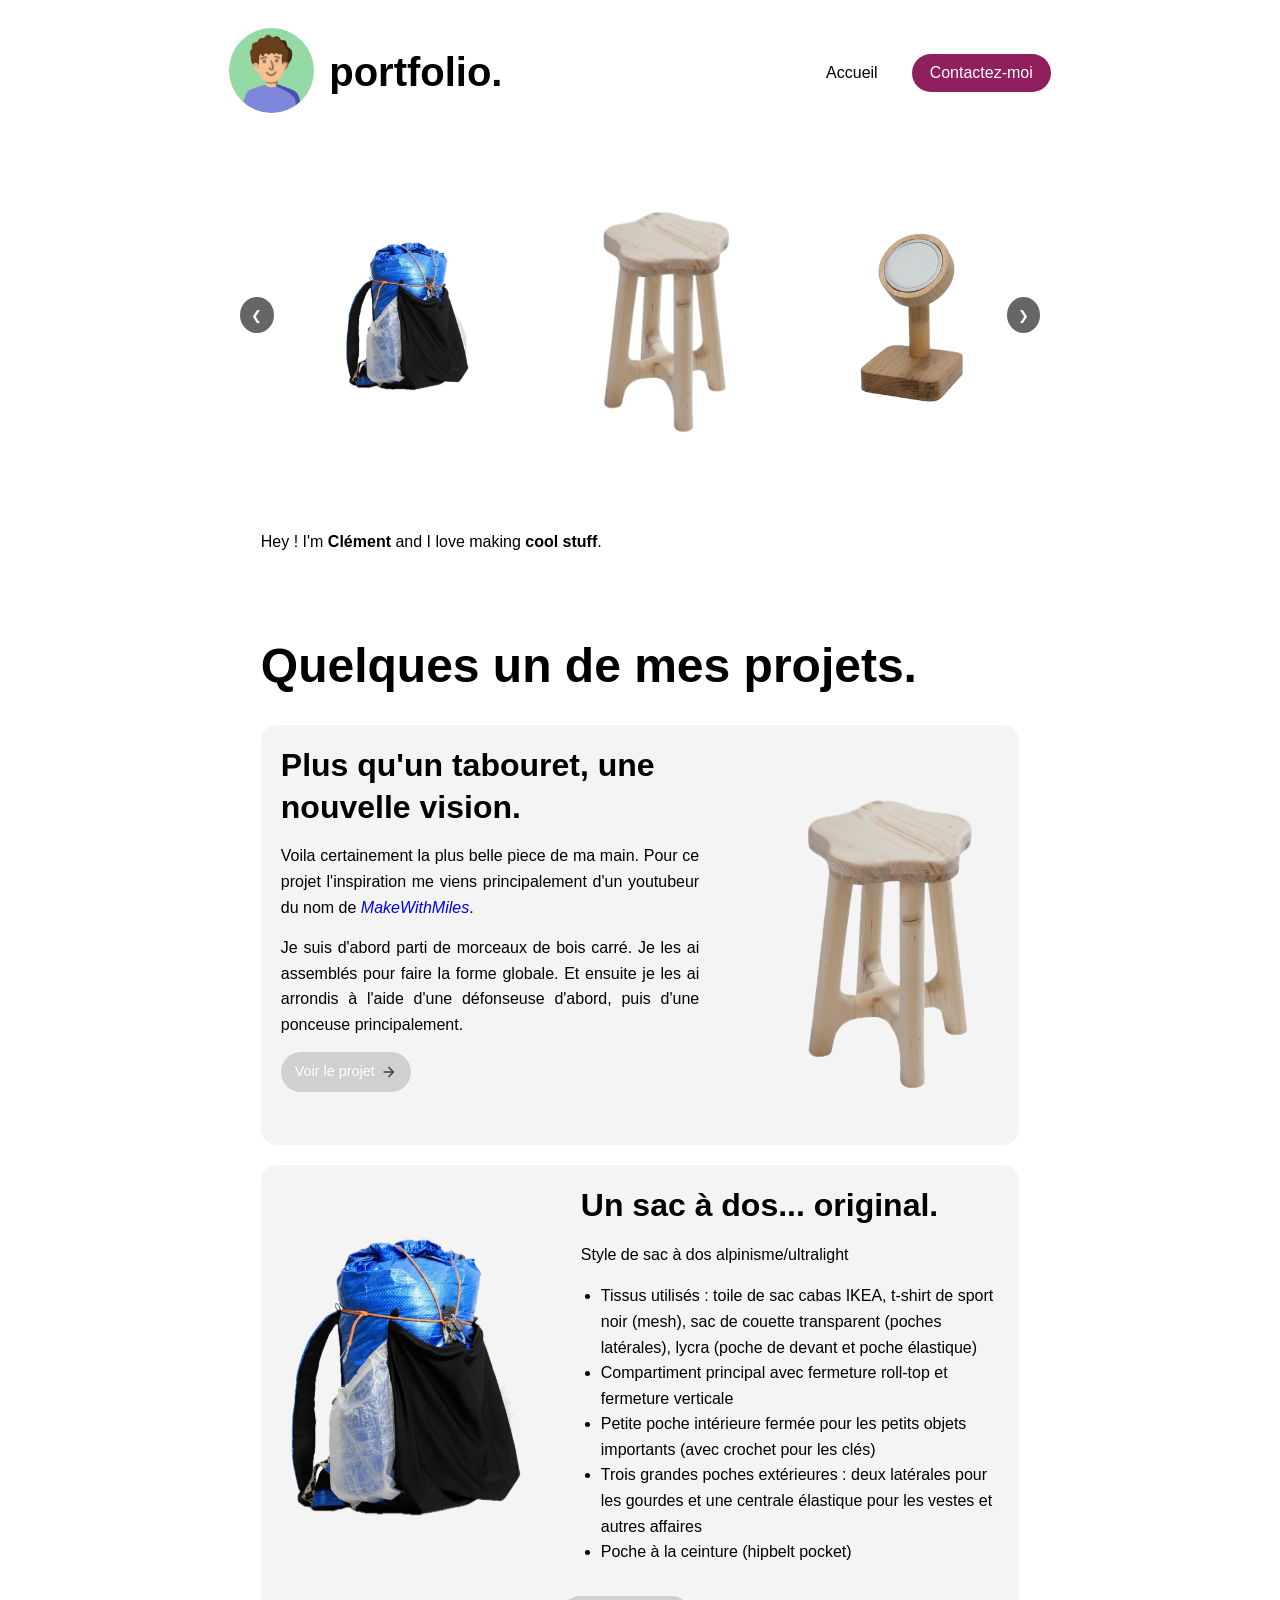
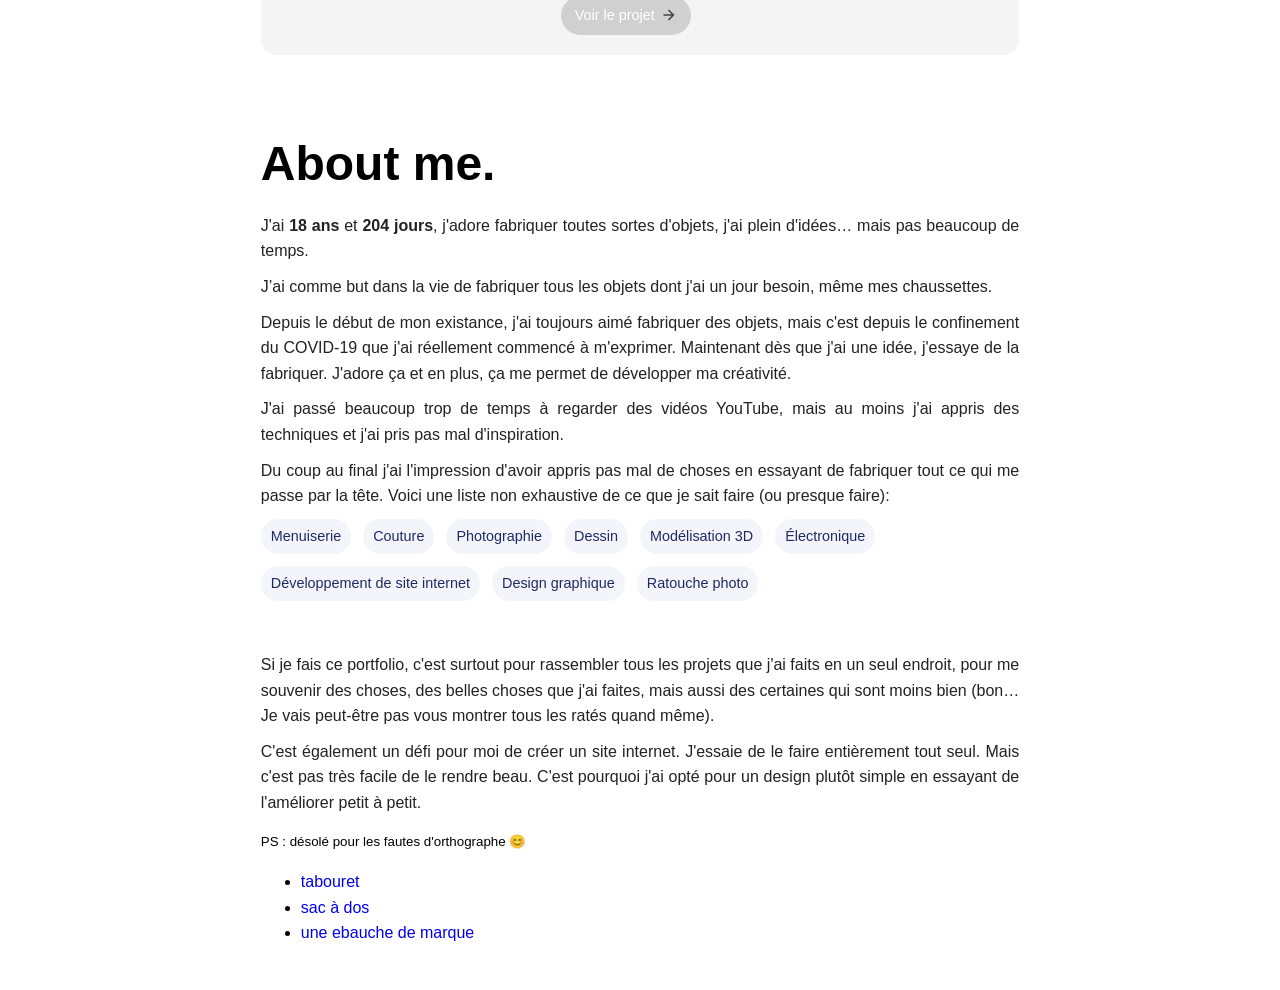
==== index.html @ 2e7ec127 "compresssion photos" ====
<!DOCTYPE html>
<html lang="fr">
    <head>
        <meta charset="UTF-8">
        <meta name="viewport" content="width=device-width, initial-scale=1.0">
        <title>Clément Ferrier</title>
        <link rel="stylesheet" href="2-css/style.css">
        <link rel="icon" href="4-image/avatar/avatar_vert.png" type="image/png">
    </head>

    <body>
    <div class="header">
        <div class="header-left">
            <a href="index.html" class="home-link">
                <img src="4-image/avatar/avatar_vert.png" alt="Ma photo" class="avatar">
            </a>
            <h1>portfolio.</h1>
        </div>
        <div class="header-center"></div>
        <div class="header-right">
            <nav class="nav-links">
                <a href="index.html">Accueil</a>
                <span class="nav-sep" aria-hidden="true"></span>
                <a class="contact-btn" id="contactBtn">Contactez-moi</a>
                <span id="email" style="display:none;">clement.ferrier@hotmail.fr</span>
            </nav>
        </div>
    </div>
        <!-- Carousel: trois images visibles -->
        <div class="carousel" aria-label="Carrousel de photos">
            <button class="carousel-btn prev" aria-label="Précédent">&#10094;</button>
            <div class="carousel-viewport">
                <div class="carousel-track">
                    <div class="carousel-slide"><img src="4-image/photos-caroussel/sbg_sac-dos.webp" alt="photo 1"></div>
                    <div class="carousel-slide"><img src="4-image/photos-caroussel/sbg_tabouret-vrai.webp" alt="photo 2"></div>
                    <div class="carousel-slide"><img src="4-image/photos-caroussel/sbg_socle-magsafe.webp" alt="photo 3"></div>
                    <div class="carousel-slide"><img src="4-image/photos-caroussel/sbg_tabouret-faux.webp" alt="photo 4"></div>
                    <div class="carousel-slide"><img src="4-image/photos-caroussel/sbg_table-basse.png" alt="photo 5"></div>
                    <div class="carousel-slide"><img src="4-image/photos-caroussel/ascii-art.webp" alt="photo 6"></div>
                </div>
            </div>
            <button class="carousel-btn next" aria-label="Suivant">&#10095;</button>
        </div>

        <div class="contenu">
                <p>Hey ! I'm <b>Clément</b> and I love making <b>cool stuff</b>.</p>
                <br>
                
                <h1>Quelques un de mes projets.</h1>

                <div class="main-photo-container">
            <div>
                <h1>Plus qu'un tabouret, une nouvelle vision.</h1>
                <p>Voila certainement la plus belle piece de ma main. Pour ce projet l'inspiration me viens principalement d'un youtubeur du nom de <em><a href="https://www.youtube.com/@MakeWithMiles">MakeWithMiles</a></em>.</p>
                <p>Je suis d'abord parti de morceaux de bois carré. Je les ai assemblés pour faire la forme globale. Et ensuite je les ai arrondis à l'aide d'une défonseuse d'abord, puis d'une ponceuse principalement.</p>
                <a href="1-html/projet-stool.html" class="project-button">Voir le projet <img src="4-image/icone/arrow_forward.svg" alt=""></a>
            </div>
            <img src="4-image/photos-caroussel/sbg_tabouret-vrai.png" alt="Photo du tabouret" class="main-photo">
                </div>
        
                 <div class="main-photo-container main-photo-container-reversed">
            <div>
                <h1>Un sac à dos... original.</h1>
                <p>Style de sac à dos alpinisme/ultralight</p>
                <ul>
                    <li>Tissus utilisés : toile de sac cabas IKEA, t-shirt de sport noir (mesh), sac de couette transparent (poches latérales), lycra (poche de devant et poche élastique)</li>
                    <li>Compartiment principal avec fermeture roll-top et fermeture verticale</li>
                    <li>Petite poche intérieure fermée pour les petits objets importants (avec crochet pour les clés)</li>
                    <li>Trois grandes poches extérieures : deux latérales pour les gourdes et une centrale élastique pour les vestes et autres affaires</li>
                    <li>Poche à la ceinture (hipbelt pocket)</li>
                </ul>
                <a href="1-html/projet-sac-dos.html" class="project-button">Voir le projet <img src="4-image/icone/arrow_forward.svg" alt=""></a>
            </div>
            <img src="4-image/photos-caroussel/sbg_sac-dos.png" alt="Photo du sac à dos" class="main-photo">
                </div>

            <section class="about">
                <br><br>
                    <h1>About me.</h1>
                    <p>J'ai <strong><span id="age-annees"></span> ans</strong> et <strong><span id="age-jours"></span> jours</strong>, j'adore fabriquer toutes sortes d'objets, j'ai plein d'idées… mais pas beaucoup de temps.</p>
                    <p>J’ai comme but dans la vie de fabriquer tous les objets dont j'ai un jour besoin, même mes chaussettes.</p>
                    <p>Depuis le début de mon existance, j'ai toujours aimé fabriquer des objets, mais c'est depuis le confinement du COVID-19 que j'ai réellement commencé à m'exprimer. Maintenant dès que j'ai une idée, j'essaye de la fabriquer. J'adore ça et en plus, ça me permet de développer ma créativité.</p>
                    <p>J'ai passé beaucoup trop de temps à regarder des vidéos YouTube, mais au moins j'ai appris des techniques et j'ai pris pas mal d'inspiration.</p>
                    <p>Du coup au final j'ai l'impression d'avoir appris pas mal de choses en essayant de fabriquer tout ce qui me passe par la tête. Voici une liste non exhaustive de ce que je sait faire (ou presque faire): </p>
                    <div class="skills">
                        <span class="skill-badge">Menuiserie</span>
                        <span class="skill-badge">Couture</span>
                        <span class="skill-badge">Photographie</span>
                        <span class="skill-badge">Dessin</span>
                        <span class="skill-badge">Modélisation 3D</span>
                        <span class="skill-badge">Électronique</span>
                        <span class="skill-badge">Développement de site internet</span>
                        <span class="skill-badge">Design graphique</span>
                        <span class="skill-badge">Ratouche photo</span>
                    </div>
                    <br><br>
                    <p>Si je fais ce portfolio, c'est surtout pour rassembler tous les projets que j'ai faits en un seul endroit, pour me souvenir des choses, des belles choses que j'ai faites, mais aussi des certaines qui sont moins bien (bon… Je vais peut-être pas vous montrer tous les ratés quand même).</p>
                    <p>C'est également un défi pour moi de créer un site internet. J'essaie de le faire entièrement tout seul. Mais c'est pas très facile de le rendre beau. C'est pourquoi j'ai opté pour un design plutôt simple en essayant de l'améliorer petit à petit.</p>
                </section>

                <small>PS : désolé pour les fautes d'orthographe 😊</small>
            
       
       <ul>
        <li><a href="1-html/projet-stool.html">tabouret</a></li>
        <li><a href="1-html/projet-sac-dos.html">sac à dos</a></li>
        <li><a href="1-html/stood.html">une ebauche de marque</a></li>
        </ul>
            </div>
        
      


    <script src="3-js/carousel.js"></script>
    <script src="3-js/age.js"></script>
    <script src="3-js/contact.js"></script>
        
    </body>
</html>
---- 2-css/style.css ----
@font-face {
    font-family: "artdeco";
    src: url(5-font/Monoton-Regular.ttf);
}



.header {
  display: flex;
  align-items: center;
  justify-content: space-between;
  gap: 20px;
  width: 65%;
  min-width: 500px;
  margin: 0 auto;
  padding: 20px;
  font-family: "helvetica", sans-serif;
}

.header-left {
  display: flex;
  align-items: center;
  gap: 15px;
  font-family: "helvetica", bold;
}

.header-left h1 {
  margin: 0;
  font-size: 40px;
  white-space: nowrap;
  font-family: "helvetica", bold;
}

.header-center {
  display: none;
}

.header-right {
  display: flex;
  align-items: center;
}

.nav-links {
  display: flex;
  gap: 8px;
  align-items: center;
}

.nav-links a {
  text-decoration: none;
  color: #000000;
  font-weight: 500;
  transition: color 0.3s;
  padding: 10px 18px;
  border-radius: 20px;
}

.nav-links a:not(.contact-btn):hover {
  color: #666666;
  background-color: #f0f0f0;
}

.contact-btn {

  cursor: pointer;
  background-color: rgb(144, 31, 93);
  color: white !important;
  padding: 8px 15px;
  border-radius: 20px;
  text-decoration: none;
  font-weight: 500;
}

.contact-btn:hover {
  background-color: rgba(144, 31, 93, 0.635);
  color: white;
}

.contact-btn {
  position: relative;
}

.contenu {
    width: 60%;
    min-width: 600px;
    margin: 0 auto;
    padding: 20px;
    line-height: 1.6;
    color: #000000;
    justify-content: center;
    font-family: "arial", sans-serif;
}

.contenu h1 {
    font-size: 3em;
    margin-bottom: 20px;
    font-family: "arial", sans-serif;
}

/* About / profile styling (no frame) */
.about {
  padding: 0;
  margin-bottom: 12px;
}
.about h1, .about h2 {
  margin: 0 0 10px 0;
}
.about p {
  text-align: justify;
  margin: 0 0 10px 0;
  color: #222222;
}
.about .skills {
  display: flex;
  gap: 12px;
  flex-wrap: wrap;
  margin-top: 10px;
}
.skill-badge {
  background: #f3f5fb;
  color: #1f2a63;
  padding: 6px 10px;
  border-radius: 999px;
  font-size: 0.9rem;
}

/* Project button styled like skill badge */
.project-button {
  display: inline-flex;
  align-items: center;
  gap: 6px;
  background: #d0d0d0;
  color: white;
  padding: 8px 14px;
  border-radius: 999px;
  font-size: 0.9rem;
  text-decoration: none;
  transition: background-color 0.3s, color 0.3s;
  margin-top: 15px;
  width: fit-content;
}

.project-button:hover {
  background: #b8b8b8;
  color: white;
}

.project-button img {
  width: 16px;
  height: 16px;
}
.avatar {
  width: 85px;         
  height: 85px;         
  border-radius: 50%;    
  object-fit: cover; 
  zoom: 1;    
  transition: transform 0.5s;
}
.avatar:hover {
  transform: scale(1.05);
}

.gallery {
  display: flex;
  flex-wrap: wrap;
  gap: 5px;
}
.gallery img {
  width: auto;
  height: 200px;
  object-fit: contain;
  border-radius: 10px;
  transition: transform 0.5s;
}
.gallery img:hover {
  transform: scale(1.05);
}
a {
    text-decoration: none;
}
a:visited {
    color: rgb(27, 27, 61);
}


.main-photo-container {
  display: flex;
  background-color: #f4f4f4;
  border-radius: 16px;
  overflow: hidden;
  gap: 0;
  margin-bottom: 20px;
  position: relative;
  z-index: 1;
    transition: transform 0.3s;
}

.main-photo-container > div:first-child {
  flex: 1;
  padding: 20px;
  display: flex;
  flex-direction: column;
}

.main-photo-container h1 {
  margin: 0 20px 0 0;
  font-size: 2em;
  line-height: 1.3;
}

.main-photo-container p {
  margin: 15px 20px 0 0;
  text-align: justify;
  font-size: 1em;
}

.main-photo {
  width: 280px;
  height: 100%;
  min-height: 400px;
  object-fit: cover;
  border-radius: 0;
}

/* Reversed layout: photo left, text right */
.main-photo-container-reversed {
  flex-direction: row-reverse;
}

.main-photo-container-reversed > div:first-child {
  padding: 20px;
}

.main-photo-container-reversed h1 {
  margin: 0 0 0 20px;
}

.main-photo-container-reversed p {
  margin: 15px 0 0 20px;
}

/* Remove scale on hover; use gradient shadow on the wrapper */
.main-photo-container:hover {
  transform: scale(1.02);
}



.lightbox {
  display: none;           /* cachée par défaut */
  position: fixed;
  top: 0; left: 0;
  width: 100%; height: 100%;
  background: rgba(0,0,0,0.8);
  justify-content: center;
  align-items: center;
  z-index: 1000;
}

.lightbox-img {
  max-width: 90%;
  max-height: 90%;

}

.lightbox .close {
  position: absolute;
  top: 20px;
  right: 30px;
  font-size: 40px;
  color: white;
  cursor: pointer;
}

.lightbox .nav span {
  position: absolute;
  top: 50%;
  font-size: 50px;
  color: white;
  cursor: pointer;
  user-select: none;
}

.lightbox .prev { left: 30px; }
.lightbox .next { right: 30px; }

/* Carousel styles */
.carousel {
  max-width: 800px;
  margin: 12px auto;
  position: relative;
  display: flex;
  align-items: center;
}
.carousel-viewport {
  overflow: hidden;
  width: 100%;
}
.carousel-track {
  display: flex;
  gap: 8px;
  transition: transform 0.35s ease;
}
.carousel-slide {
  flex: 0 0 calc((100% - 16px) / 3);
  height: 320px;
  display: flex;
  align-items: center;
  justify-content: center;
  overflow: hidden;
  padding: 6px;
}
.carousel-slide img {
  max-width: 100%;
  max-height: 100%;
  width: auto;
  height: auto;
  object-fit: contain;
  border-radius: 8px;
  display: block;
  margin: 0 auto;
  transition: transform 0.35s ease, opacity 0.35s ease;
  transform-origin: center;
}
.carousel-btn {
  background: rgba(0,0,0,0.6);
  color: white;
  border: none;
  width: 36px;
  height: 36px;
  border-radius: 50%;
  display: flex;
  align-items: center;
  justify-content: center;
  cursor: pointer;
}
.carousel-btn.prev { margin-right: 8px; }
.carousel-btn.next { margin-left: 8px; }
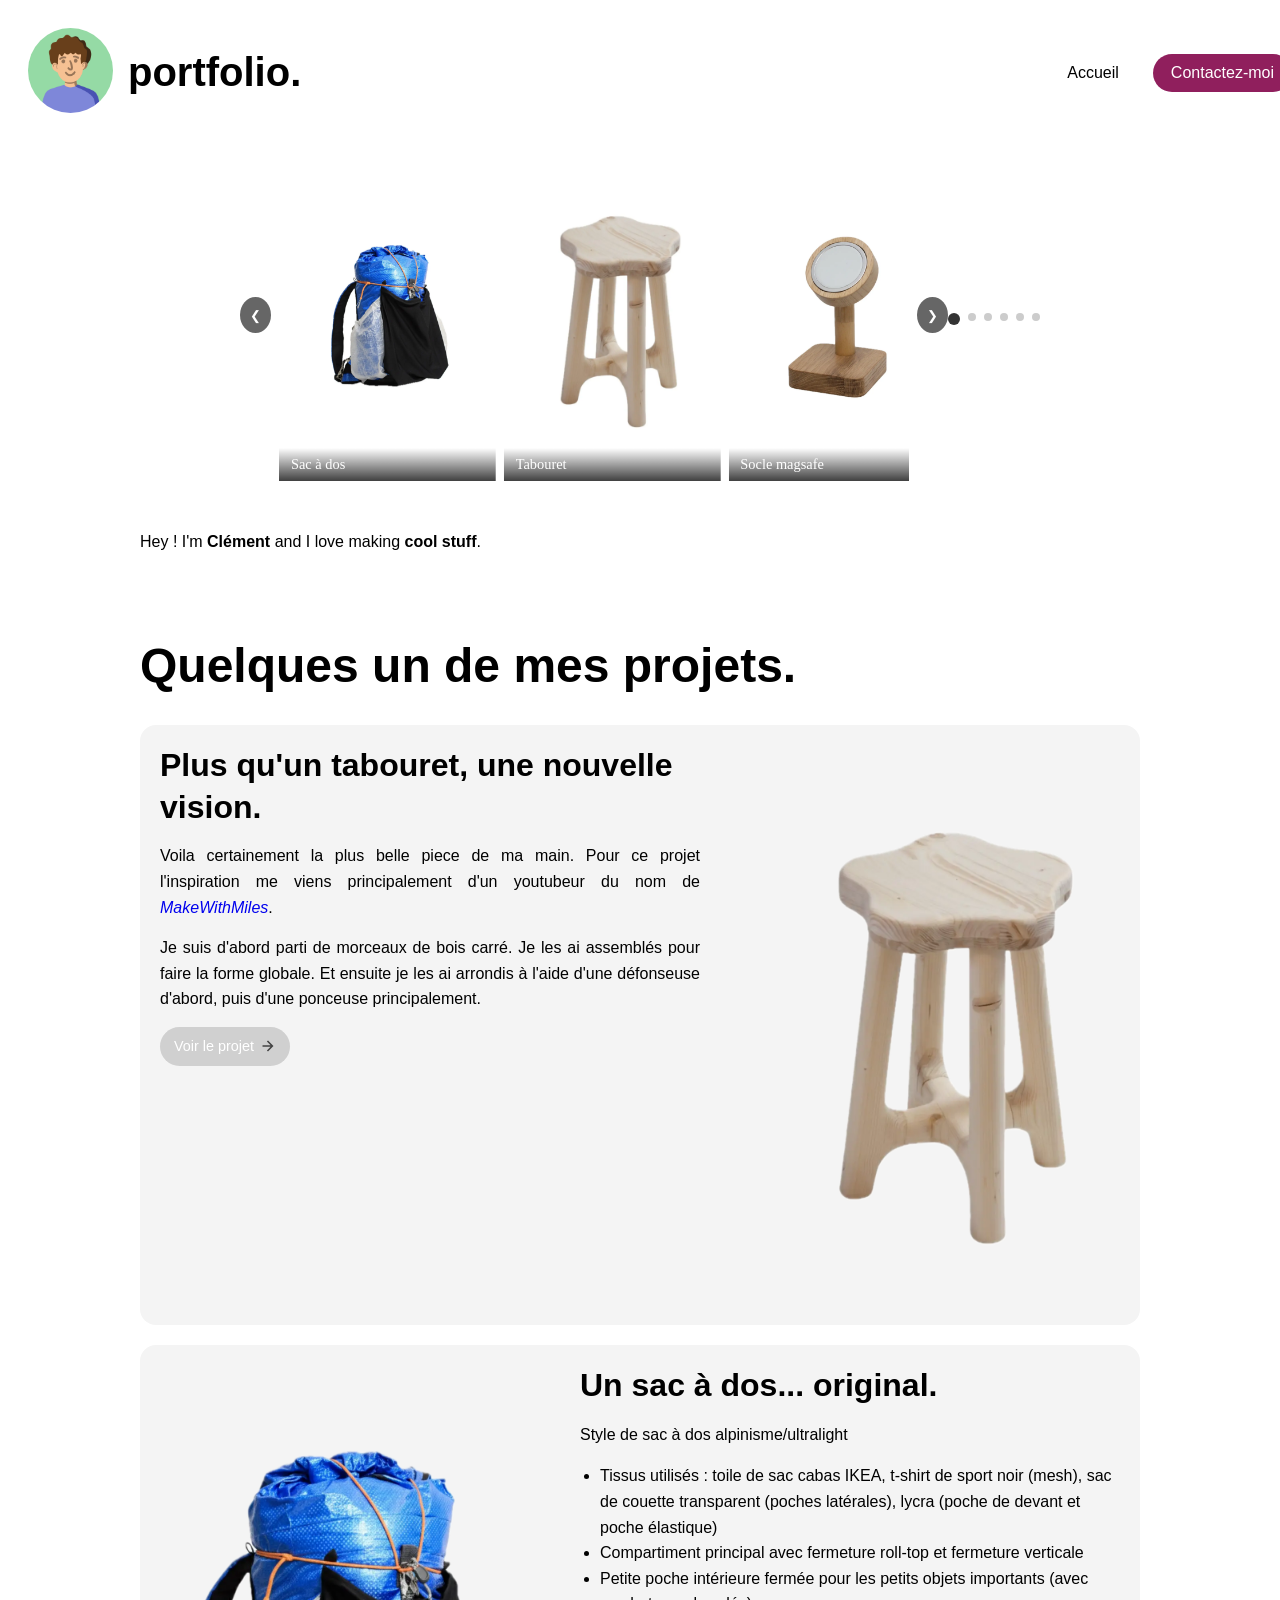
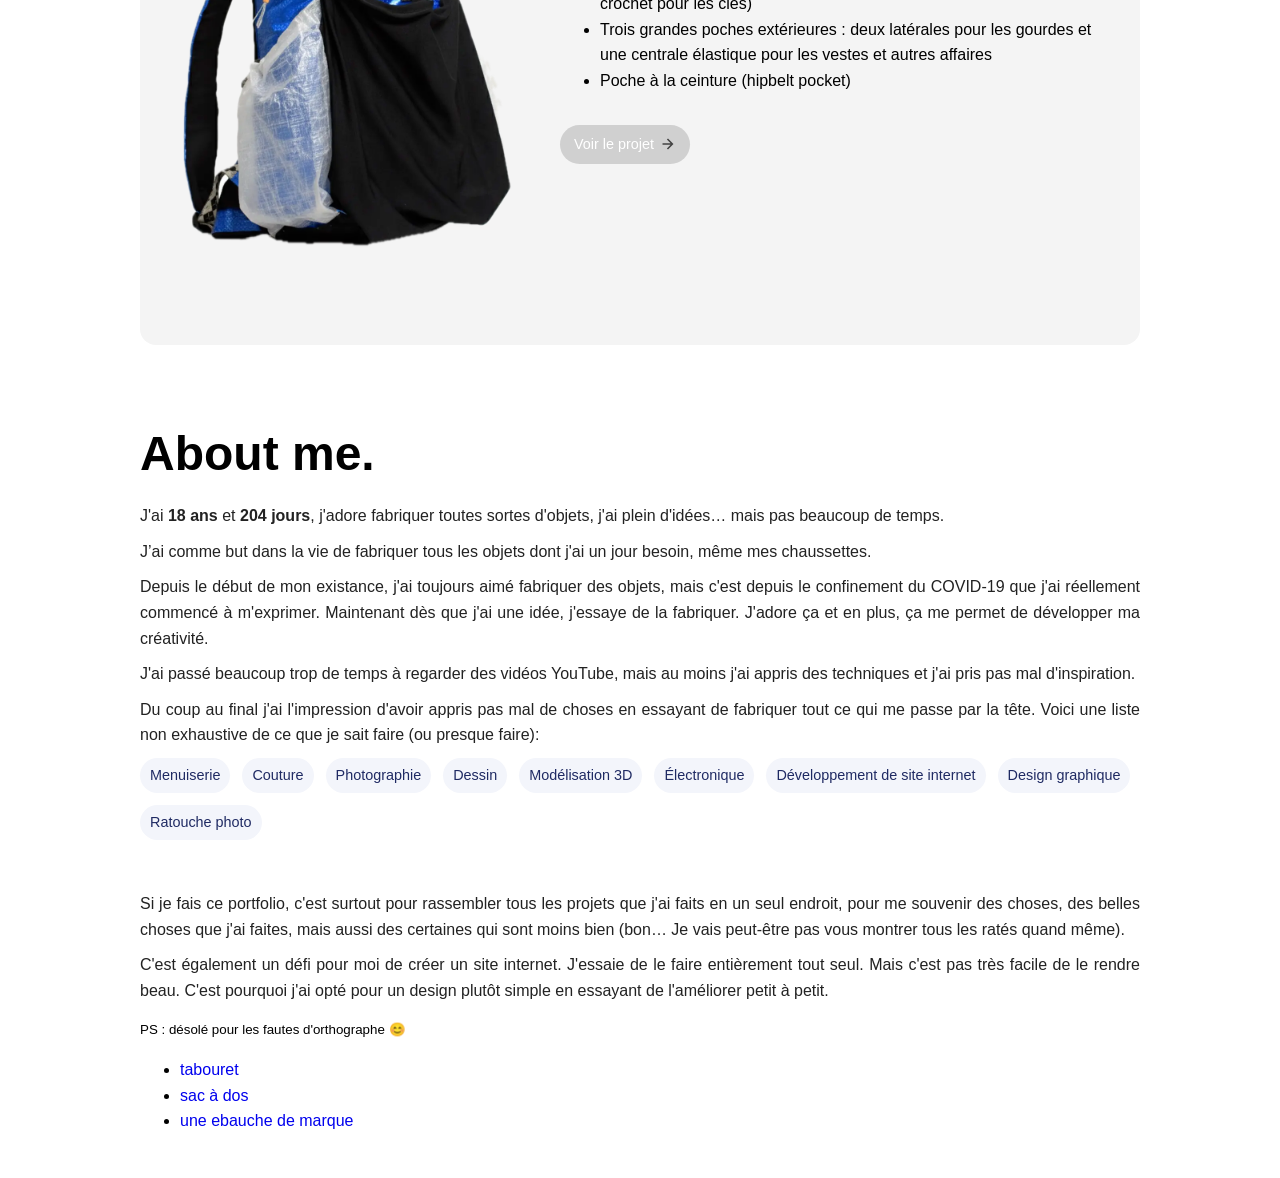
==== commit c2f848fa: "feat(carousel): overhaul homepage photo carousel with captions, dots navigation, and optional autopl" ====
--- a/index.html
+++ b/index.html
@@ -31,12 +31,12 @@
             <button class="carousel-btn prev" aria-label="Précédent">&#10094;</button>
             <div class="carousel-viewport">
                 <div class="carousel-track">
-                    <div class="carousel-slide"><img src="4-image/photos-caroussel/sbg_sac-dos.webp" alt="photo 1"></div>
-                    <div class="carousel-slide"><img src="4-image/photos-caroussel/sbg_tabouret-vrai.webp" alt="photo 2"></div>
-                    <div class="carousel-slide"><img src="4-image/photos-caroussel/sbg_socle-magsafe.webp" alt="photo 3"></div>
-                    <div class="carousel-slide"><img src="4-image/photos-caroussel/sbg_tabouret-faux.webp" alt="photo 4"></div>
-                    <div class="carousel-slide"><img src="4-image/photos-caroussel/sbg_table-basse.png" alt="photo 5"></div>
-                    <div class="carousel-slide"><img src="4-image/photos-caroussel/ascii-art.webp" alt="photo 6"></div>
+                    <div class="carousel-slide" data-caption="Sac à dos"><img src="4-image/photos-caroussel/sbg_sac-dos.webp" alt="photo 1"></div>
+                    <div class="carousel-slide" data-caption="Tabouret"><img src="4-image/photos-caroussel/sbg_tabouret-vrai.webp" alt="photo 2"></div>
+                    <div class="carousel-slide" data-caption="Socle magsafe"><img src="4-image/photos-caroussel/sbg_socle-magsafe.webp" alt="photo 3"></div>
+                    <div class="carousel-slide" data-caption="Tabouret (faux) Road"><img src="4-image/photos-caroussel/sbg_tabouret-faux.webp" alt="photo 4"></div>
+                    <div class="carousel-slide" data-caption="Table basse"><img src="4-image/photos-caroussel/sbg_table-basse.png" alt="photo 5"></div>
+                    <div class="carousel-slide" data-caption="ASCII art"><img src="4-image/photos-caroussel/ascii-art.webp" alt="photo 6"></div>
                 </div>
             </div>
             <button class="carousel-btn next" aria-label="Suivant">&#10095;</button>
@@ -116,4 +116,4 @@
     <script src="3-js/contact.js"></script>
         
     </body>
-</html>+</html>
--- a/2-css/style.css
+++ b/2-css/style.css
@@ -10,10 +10,10 @@
   align-items: center;
   justify-content: space-between;
   gap: 20px;
-  width: 65%;
-  min-width: 500px;
-  margin: 0 auto;
-  padding: 20px;
+  width: 100%;
+  padding: 16px;
+  margin: 0;
+  flex-wrap: wrap;
   font-family: "helvetica", sans-serif;
 }
 
@@ -21,14 +21,18 @@
   display: flex;
   align-items: center;
   gap: 15px;
-  font-family: "helvetica", bold;
+  font-family: "helvetica", sans-serif;
 }
 
 .header-left h1 {
   margin: 0;
-  font-size: 40px;
+  font-size: 28px;
   white-space: nowrap;
-  font-family: "helvetica", bold;
+  font-family: "helvetica", sans-serif;
+}
+
+@media (min-width: 700px) {
+  .header-left h1 { font-size: 40px; }
 }
 
 .header-center {
@@ -81,8 +85,8 @@
 }
 
 .contenu {
-    width: 60%;
-    min-width: 600px;
+    width: 100%;
+    max-width: 1000px;
     margin: 0 auto;
     padding: 20px;
     line-height: 1.6;
@@ -176,6 +180,25 @@
 .gallery img:hover {
   transform: scale(1.05);
 }
+
+/* Hidden state management for progressive galleries */
+.hidden { display: none; }
+
+/* Button styling to reveal all photos across projects */
+.see-all {
+  display: inline-flex;
+  align-items: center;
+  justify-content: center;
+  gap: 6px;
+  padding: 8px 14px;
+  background: #d0d0d0;
+  color: #111;
+  border-radius: 999px;
+  border: none;
+  cursor: pointer;
+  font-weight: 500;
+}
+.see-all:hover { background: #b8b8b8; }
 a {
     text-decoration: none;
 }
@@ -193,7 +216,8 @@
   margin-bottom: 20px;
   position: relative;
   z-index: 1;
-    transition: transform 0.3s;
+  transition: transform 0.3s;
+  flex-direction: column; /* mobile-first */
 }
 
 .main-photo-container > div:first-child {
@@ -216,16 +240,17 @@
 }
 
 .main-photo {
-  width: 280px;
-  height: 100%;
-  min-height: 400px;
+  width: 100%;
+  height: auto;
+  min-height: 240px;
   object-fit: cover;
   border-radius: 0;
 }
 
 /* Reversed layout: photo left, text right */
 .main-photo-container-reversed {
-  flex-direction: row-reverse;
+  display: flex;
+  flex-direction: column; /* mobile-first */
 }
 
 .main-photo-container-reversed > div:first-child {
@@ -303,8 +328,8 @@
   transition: transform 0.35s ease;
 }
 .carousel-slide {
-  flex: 0 0 calc((100% - 16px) / 3);
-  height: 320px;
+  flex: 0 0 100%;
+  height: 180px;
   display: flex;
   align-items: center;
   justify-content: center;
@@ -338,3 +363,37 @@
 .carousel-btn.prev { margin-right: 8px; }
 .carousel-btn.next { margin-left: 8px; }
 
+/* Responsive tweaks for the main layout and carousel */
+@media (min-width: 600px) {
+  .carousel-slide {
+    flex: 0 0 calc((100% - 16px) / 2);
+    height: 260px;
+  }
+}
+@media (min-width: 900px) {
+  .header { padding: 20px; }
+  .header-left h1 { font-size: 40px; }
+  .main-photo-container { flex-direction: row; }
+  .main-photo { width: 40%; }
+  .main-photo-container > div:first-child { padding: 20px; }
+  .main-photo-container-reversed { flex-direction: row-reverse; }
+  .main-photo-container-reversed > div:first-child { padding: 20px; }
+  .carousel-slide {
+    flex: 0 0 calc((100% - 16px) / 3);
+    height: 320px;
+  }
+}
+
+/* Enhanced carousel visuals on home page */
+.carousel-slide { position: relative; }
+.carousel-slide img { width: 100%; height: auto; display: block; }
+.carousel-slide[data-caption]::after {
+  content: attr(data-caption);
+  position: absolute; bottom: 0; left: 0; right: 0;
+  padding: 8px 12px;
+  background: linear-gradient(to top, rgba(0,0,0,.75), rgba(0,0,0,0));
+  color: #fff; font-size: 0.9rem;
+}
+.carousel-dots { display: flex; justify-content: center; gap: 8px; margin-top: 8px; }
+.carousel-dots .dot { width: 8px; height: 8px; border-radius: 50%; border: none; background: #ccc; cursor: pointer; padding: 0; }
+.carousel-dots .dot.active { background: #333; width: 12px; height: 12px; }
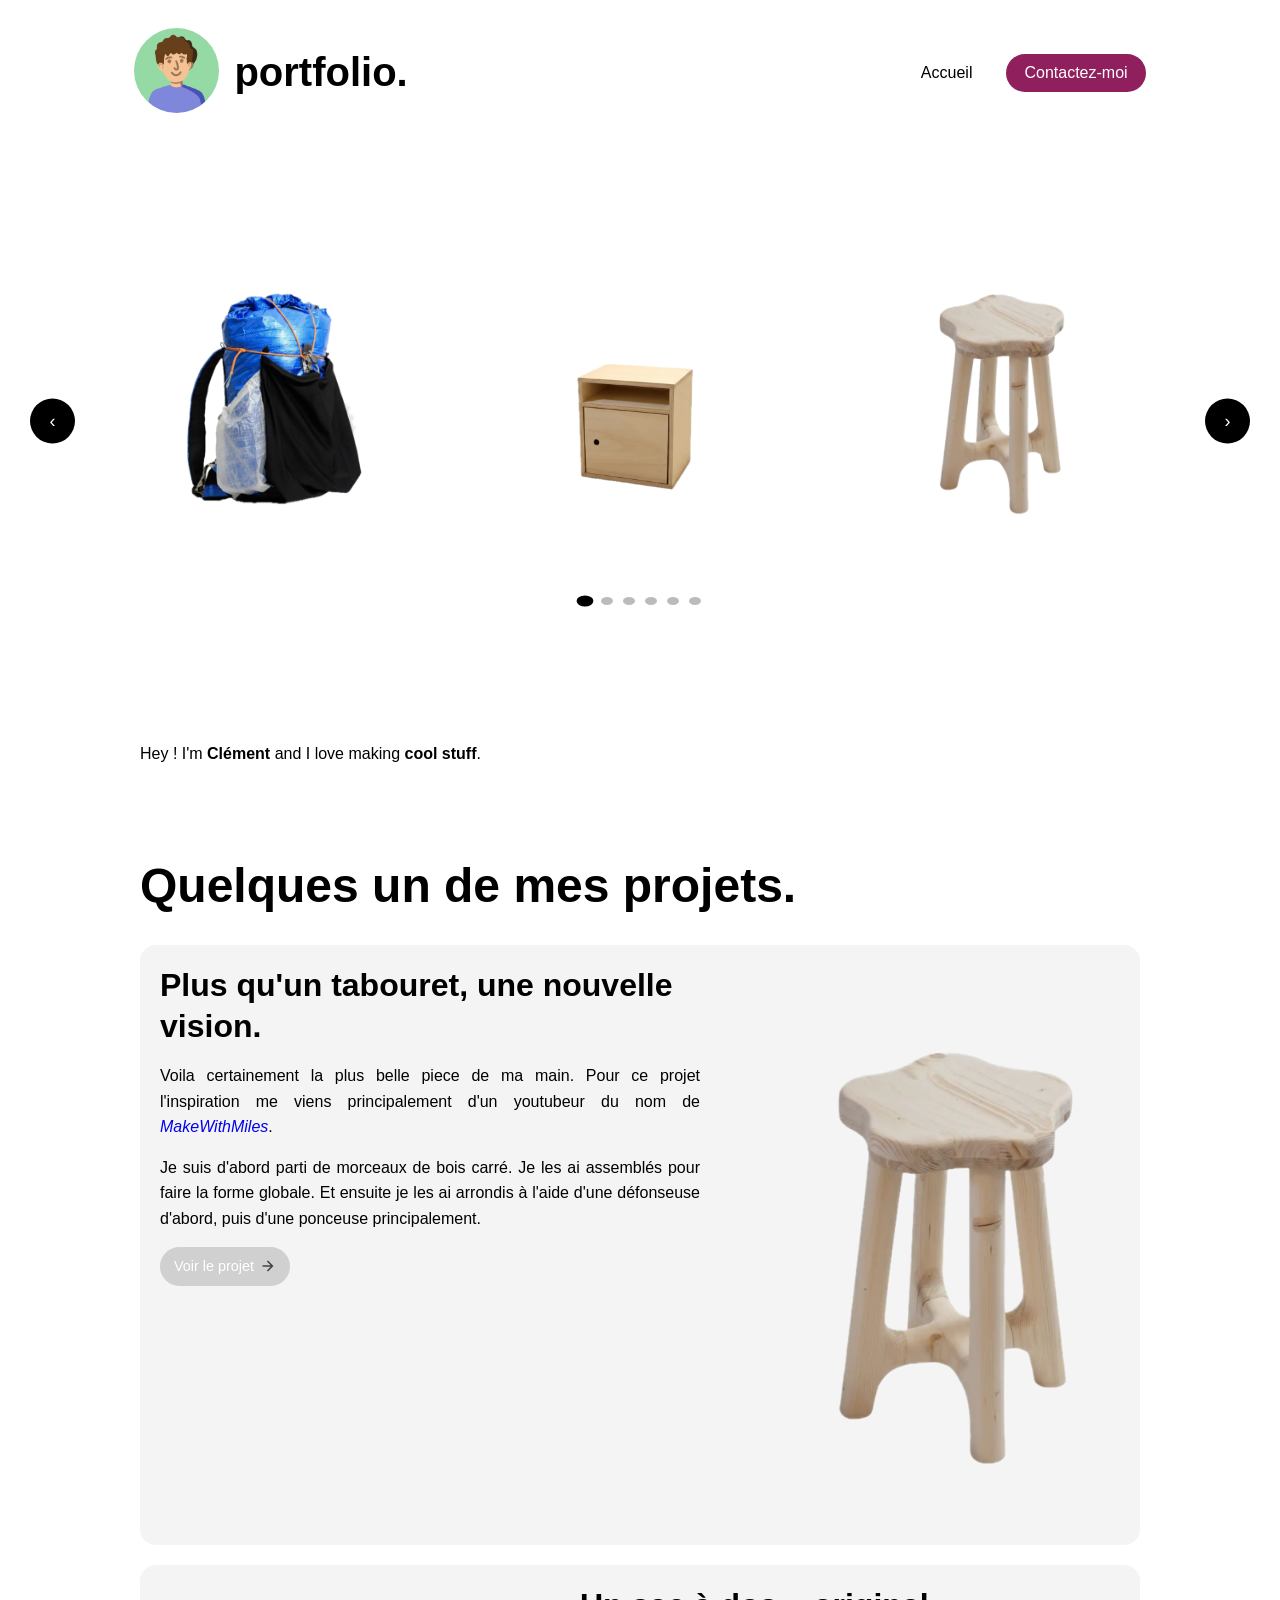
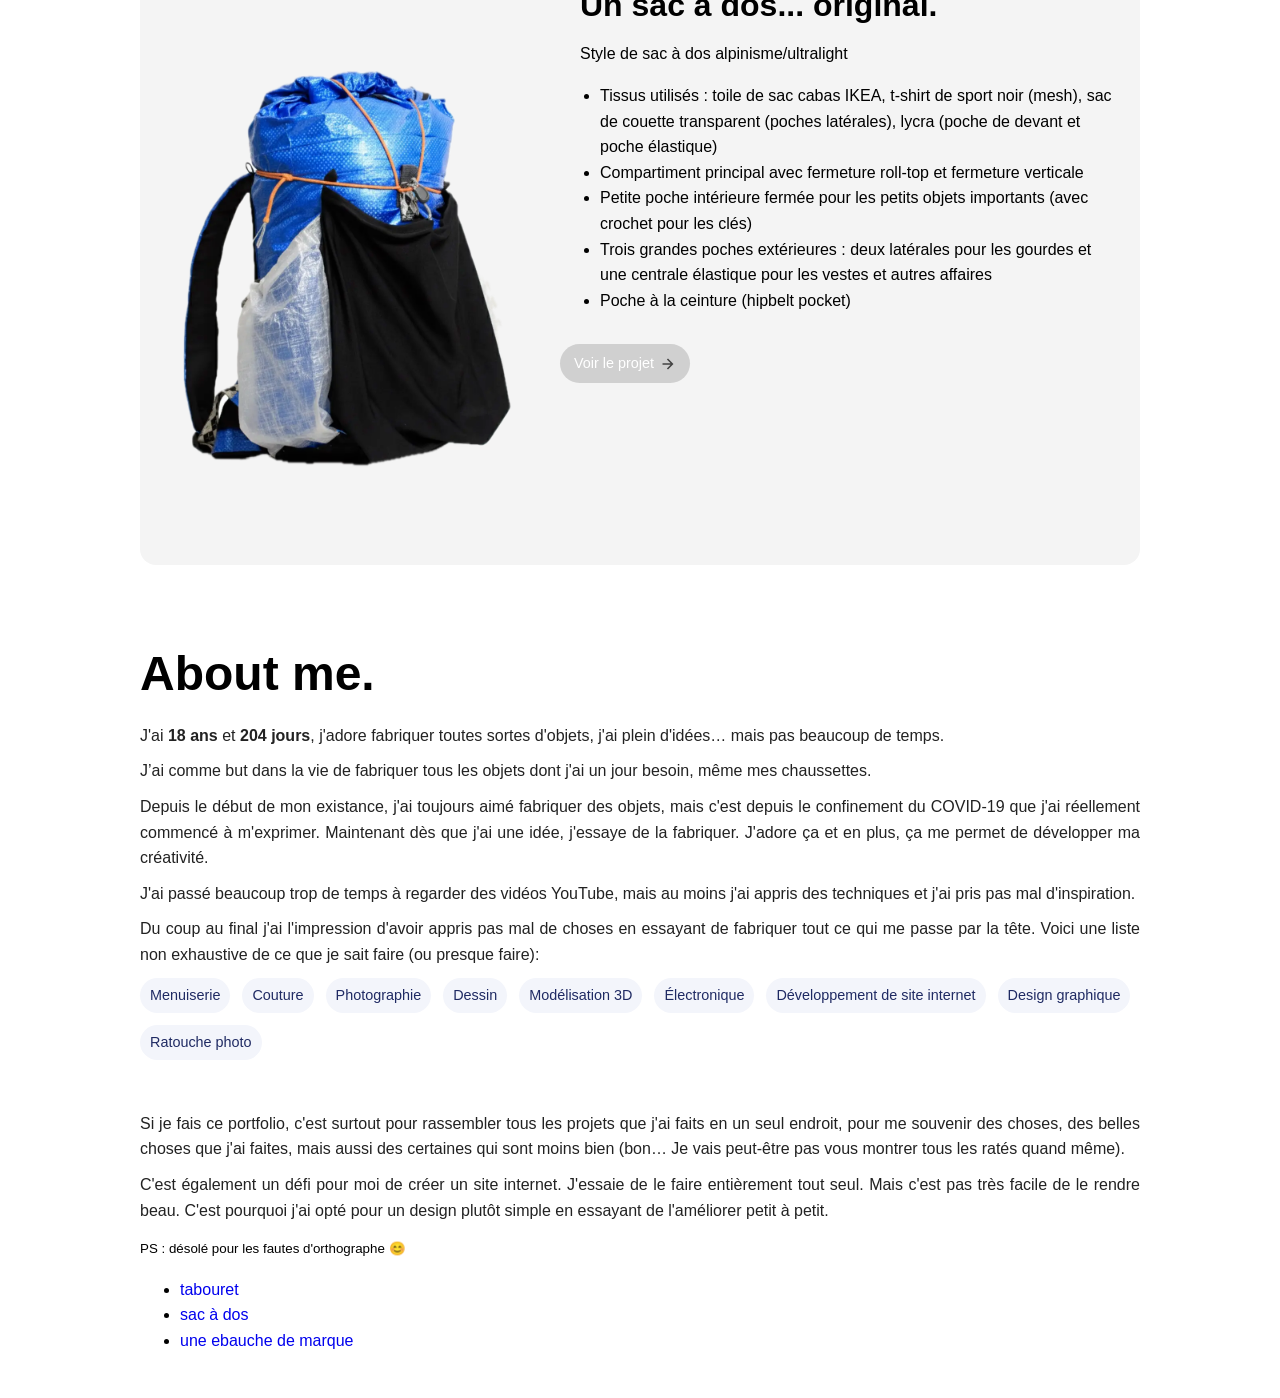
==== commit c8de499d: "amelioration carousel" ====
--- a/index.html
+++ b/index.html
@@ -1,6 +1,17 @@
 <!DOCTYPE html>
 <html lang="fr">
     <head>
+
+<!-- Google tag (gtag.js) -->
+<script async src="https://www.googletagmanager.com/gtag/js?id=G-CT20T6XKPM"></script>
+<script>
+  window.dataLayer = window.dataLayer || [];
+  function gtag(){dataLayer.push(arguments);}
+  gtag('js', new Date());
+
+  gtag('config', 'G-CT20T6XKPM');
+</script>
+
         <meta charset="UTF-8">
         <meta name="viewport" content="width=device-width, initial-scale=1.0">
         <title>Clément Ferrier</title>
@@ -27,27 +38,66 @@
         </div>
     </div>
         <!-- Carousel: trois images visibles -->
-        <div class="carousel" aria-label="Carrousel de photos">
-            <button class="carousel-btn prev" aria-label="Précédent">&#10094;</button>
-            <div class="carousel-viewport">
-                <div class="carousel-track">
-                    <div class="carousel-slide" data-caption="Sac à dos"><img src="4-image/photos-caroussel/sbg_sac-dos.webp" alt="photo 1"></div>
-                    <div class="carousel-slide" data-caption="Tabouret"><img src="4-image/photos-caroussel/sbg_tabouret-vrai.webp" alt="photo 2"></div>
-                    <div class="carousel-slide" data-caption="Socle magsafe"><img src="4-image/photos-caroussel/sbg_socle-magsafe.webp" alt="photo 3"></div>
-                    <div class="carousel-slide" data-caption="Tabouret (faux) Road"><img src="4-image/photos-caroussel/sbg_tabouret-faux.webp" alt="photo 4"></div>
-                    <div class="carousel-slide" data-caption="Table basse"><img src="4-image/photos-caroussel/sbg_table-basse.png" alt="photo 5"></div>
-                    <div class="carousel-slide" data-caption="ASCII art"><img src="4-image/photos-caroussel/ascii-art.webp" alt="photo 6"></div>
-                </div>
-            </div>
-            <button class="carousel-btn next" aria-label="Suivant">&#10095;</button>
-        </div>
+       <div class="carousel">
+  <div class="carousel-viewport">
+    <div class="carousel-track">
+
+      <div class="carousel-slide" data-target="#projets">
+        <img src="4-image/photos-caroussel/sbg_sac-dos.png" alt="Sac à dos">
+        <div class="hover-bubble">Voir les projets</div>
+
+      </div>
+
+      <div class="carousel-slide" data-target="#projets">
+        <img src="4-image/photos-caroussel/sbg_table-basse.png" alt="Table">
+        <div class="hover-bubble">Voir les projets</div>
+
+      </div>
+
+      <div class="carousel-slide" data-target="#projets">
+        <img src="4-image/photos-caroussel/sbg_tabouret-vrai.png" alt="Tabouret">
+        <div class="hover-bubble">Voir les projets</div>
+
+      </div>
+
+      <div class="carousel-slide" data-target="#projets">
+        <img src="4-image/photos-caroussel/sbg_tabouret-faux.png" alt="Tabouret">
+        <div class="hover-bubble">Voir les projets</div>
+
+      </div>
+
+      <div class="carousel-slide" data-target="#projets">
+        <img src="4-image/photos-caroussel/sbg_socle-magsafe.png" alt="socle">
+        <div class="hover-bubble">Voir les projets</div>
+
+      </div>
+
+      <div class="carousel-slide" data-target="#projets">
+        <img src="4-image/photos-caroussel/sbg_sac-dos.png" alt="Sac à dos">
+        <div class="hover-bubble">Voir les projets</div>
+
+      </div>
+
+    </div>
+  </div>
+
+  <button class="carousel-btn prev">‹</button>
+  <button class="carousel-btn next">›</button>
+</div>
+
+
+<div class="carousel-dots"></div>
+
 
         <div class="contenu">
                 <p>Hey ! I'm <b>Clément</b> and I love making <b>cool stuff</b>.</p>
                 <br>
                 
+                <section id="projets">
+  <!-- galerie projets ici -->
+
                 <h1>Quelques un de mes projets.</h1>
-
+                </section>
                 <div class="main-photo-container">
             <div>
                 <h1>Plus qu'un tabouret, une nouvelle vision.</h1>
--- a/2-css/style.css
+++ b/2-css/style.css
@@ -10,9 +10,9 @@
   align-items: center;
   justify-content: space-between;
   gap: 20px;
-  width: 100%;
+  width: 80%;
   padding: 16px;
-  margin: 0;
+  margin: 0 auto;
   flex-wrap: wrap;
   font-family: "helvetica", sans-serif;
 }
@@ -310,66 +310,149 @@
 .lightbox .prev { left: 30px; }
 .lightbox .next { right: 30px; }
 
-/* Carousel styles */
+/* =========================
+   CAROUSEL
+========================= */
+
 .carousel {
-  max-width: 800px;
-  margin: 12px auto;
+  max-width: 1100px;
+  margin: 100px auto;
   position: relative;
-  display: flex;
-  align-items: center;
-}
+}
+
 .carousel-viewport {
   overflow: hidden;
   width: 100%;
 }
+
 .carousel-track {
   display: flex;
-  gap: 8px;
-  transition: transform 0.35s ease;
-}
+  align-items: center;
+  transition: transform 0.5s cubic-bezier(.4,0,.2,1);
+}
+
+/* Slide */
+
 .carousel-slide {
-  flex: 0 0 100%;
-  height: 180px;
-  display: flex;
-  align-items: center;
+  flex: 0 0 33.3333%;
+  display: flex;
   justify-content: center;
-  overflow: hidden;
-  padding: 6px;
-}
+  transition: transform 0.4s ease;
+}
+
 .carousel-slide img {
-  max-width: 100%;
-  max-height: 100%;
-  width: auto;
-  height: auto;
-  object-fit: contain;
-  border-radius: 8px;
-  display: block;
-  margin: 0 auto;
-  transition: transform 0.35s ease, opacity 0.35s ease;
-  transform-origin: center;
-}
+  width: 80%;
+  height: auto;       /* laisser la hauteur s'adapter */
+  max-height: 420px;  /* limite si besoin */
+  object-fit: contain; /* ne coupe jamais l'image */
+  transition: transform 0.4s ease;
+}
+
+/* Image centrale plus grande */
+.carousel-slide.active img {
+  transform: scale(1.3); /* légèrement plus grande sans couper */
+}
+
+
+/* Hover bubble */
+
+.carousel-slide {
+  position: relative;
+}
+
+.carousel-slide .hover-bubble {
+  position: absolute;
+  bottom: 30px;
+  background: rgba(225, 225, 225, 0.543);
+  backdrop-filter: blur(6px);
+  color: rgb(0, 0, 0);
+  padding: 10px 18px;
+  font-size: 14px;
+  border-radius: 20px;
+  opacity: 0;
+  transform: translateY(10px);
+  transition: all 0.3s ease;
+  pointer-events: none;
+  font-family: Arial, Helvetica, sans-serif;
+}
+
+.carousel-slide:hover .hover-bubble {
+  opacity: 1;
+  transform: translateY(0);
+}
+
+/* Navigation buttons */
+
 .carousel-btn {
-  background: rgba(0,0,0,0.6);
+  position: absolute;
+  top: 50%;
+  transform: translateY(-50%);
+  background: black;
   color: white;
   border: none;
-  width: 36px;
-  height: 36px;
+  width: 45px;
+  height: 45px;
   border-radius: 50%;
-  display: flex;
-  align-items: center;
+  cursor: pointer;
+  font-size: 18px;
+  transition: all 0.3s ease;
+}
+
+.carousel-btn:hover {
+  background: #333;
+}
+
+.carousel-btn.prev {
+  left: -60px;
+}
+
+.carousel-btn.next {
+  right: -60px;
+}
+
+/* Dots */
+
+.carousel-dots {
+  display: flex;
   justify-content: center;
-  cursor: pointer;
-}
-.carousel-btn.prev { margin-right: 8px; }
-.carousel-btn.next { margin-left: 8px; }
-
-/* Responsive tweaks for the main layout and carousel */
-@media (min-width: 600px) {
+  margin-top: 40px;
+  gap: 10px;
+}
+
+.carousel-dots button {
+  width: 8px;
+  height: 8px;
+  border-radius: 50%;
+  background: #bbb;
+  border: none;
+  cursor: pointer;
+  transition: all 0.3s ease;
+}
+
+.carousel-dots button.active {
+  background: black;
+  transform: scale(1.4);
+}
+
+/* Mobile */
+
+@media (max-width: 768px) {
   .carousel-slide {
-    flex: 0 0 calc((100% - 16px) / 2);
-    height: 260px;
+    flex: 0 0 100%;
   }
-}
+
+  .carousel-slide img {
+    width: 90%;
+    height: 320px;
+  }
+
+  .carousel-btn {
+    display: none;
+  }
+}
+
+
+
 @media (min-width: 900px) {
   .header { padding: 20px; }
   .header-left h1 { font-size: 40px; }
@@ -384,16 +467,4 @@
   }
 }
 
-/* Enhanced carousel visuals on home page */
-.carousel-slide { position: relative; }
-.carousel-slide img { width: 100%; height: auto; display: block; }
-.carousel-slide[data-caption]::after {
-  content: attr(data-caption);
-  position: absolute; bottom: 0; left: 0; right: 0;
-  padding: 8px 12px;
-  background: linear-gradient(to top, rgba(0,0,0,.75), rgba(0,0,0,0));
-  color: #fff; font-size: 0.9rem;
-}
-.carousel-dots { display: flex; justify-content: center; gap: 8px; margin-top: 8px; }
-.carousel-dots .dot { width: 8px; height: 8px; border-radius: 50%; border: none; background: #ccc; cursor: pointer; padding: 0; }
-.carousel-dots .dot.active { background: #333; width: 12px; height: 12px; }
+
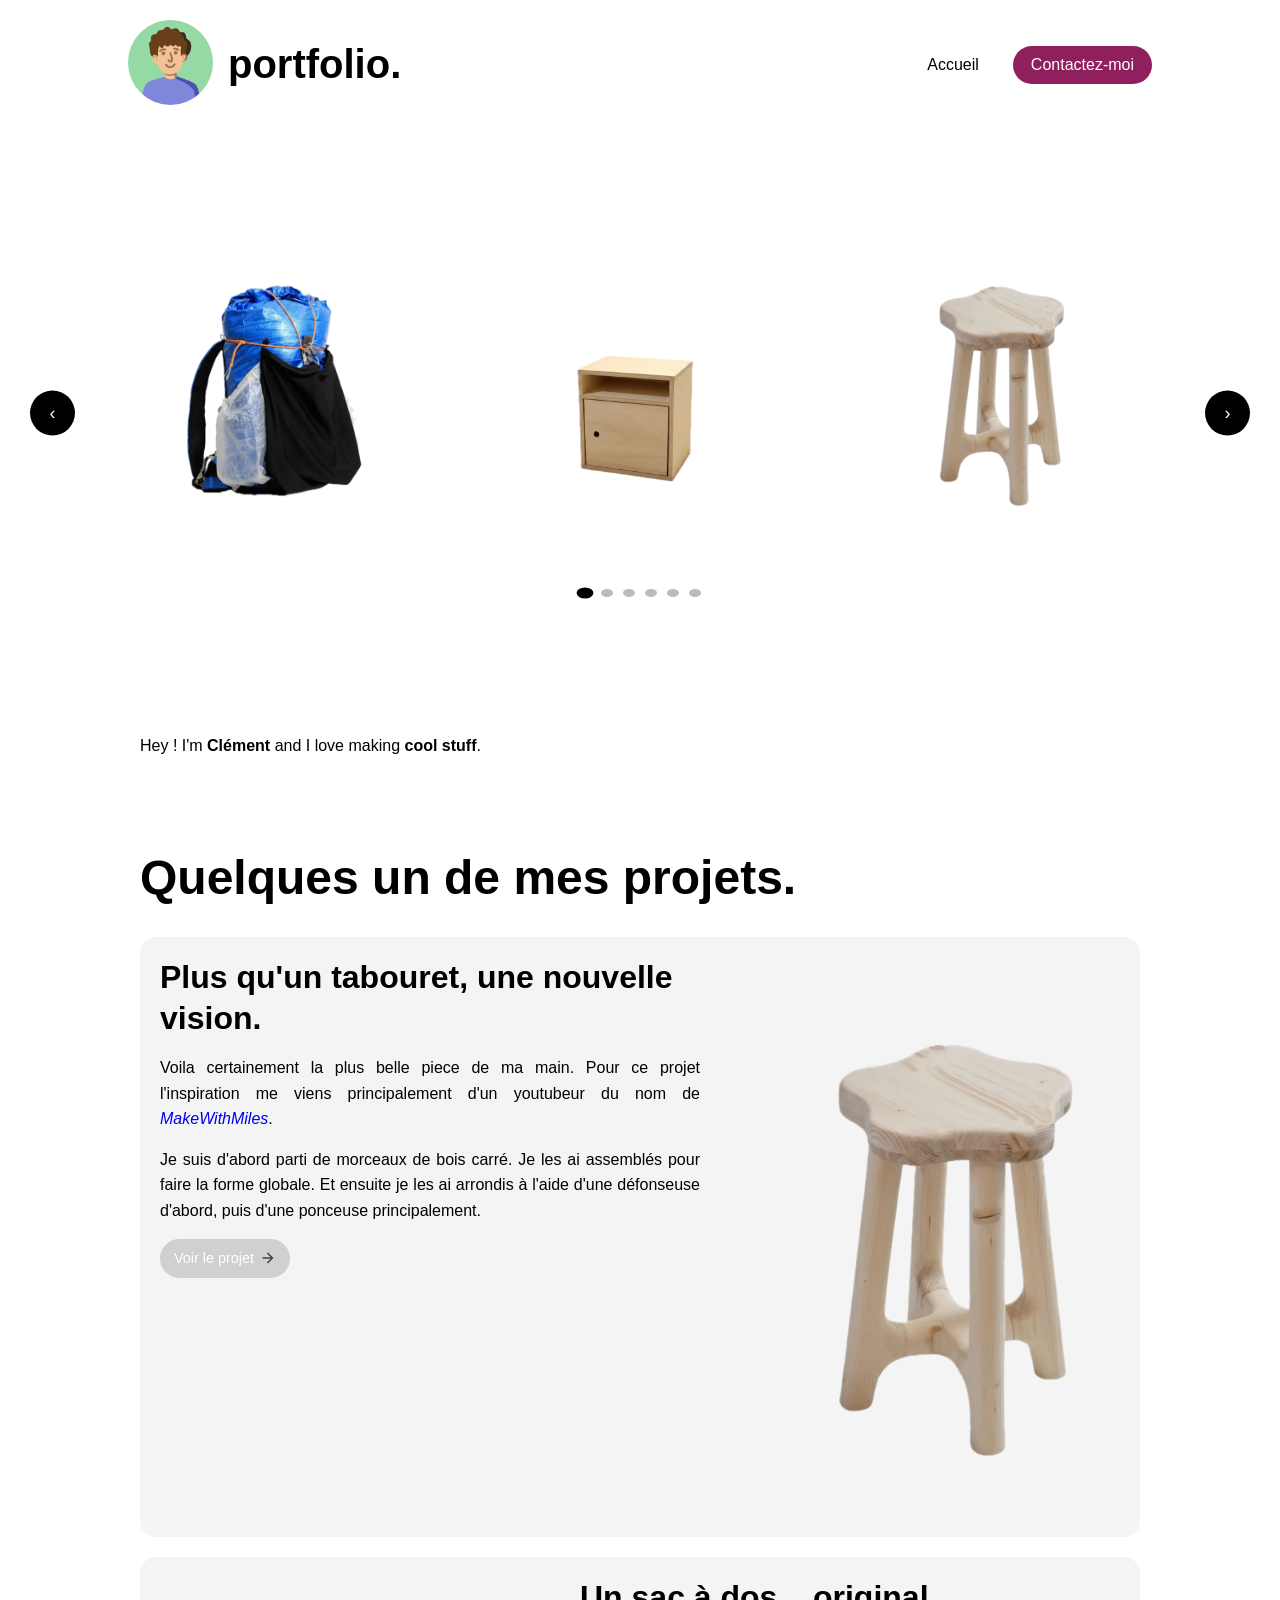
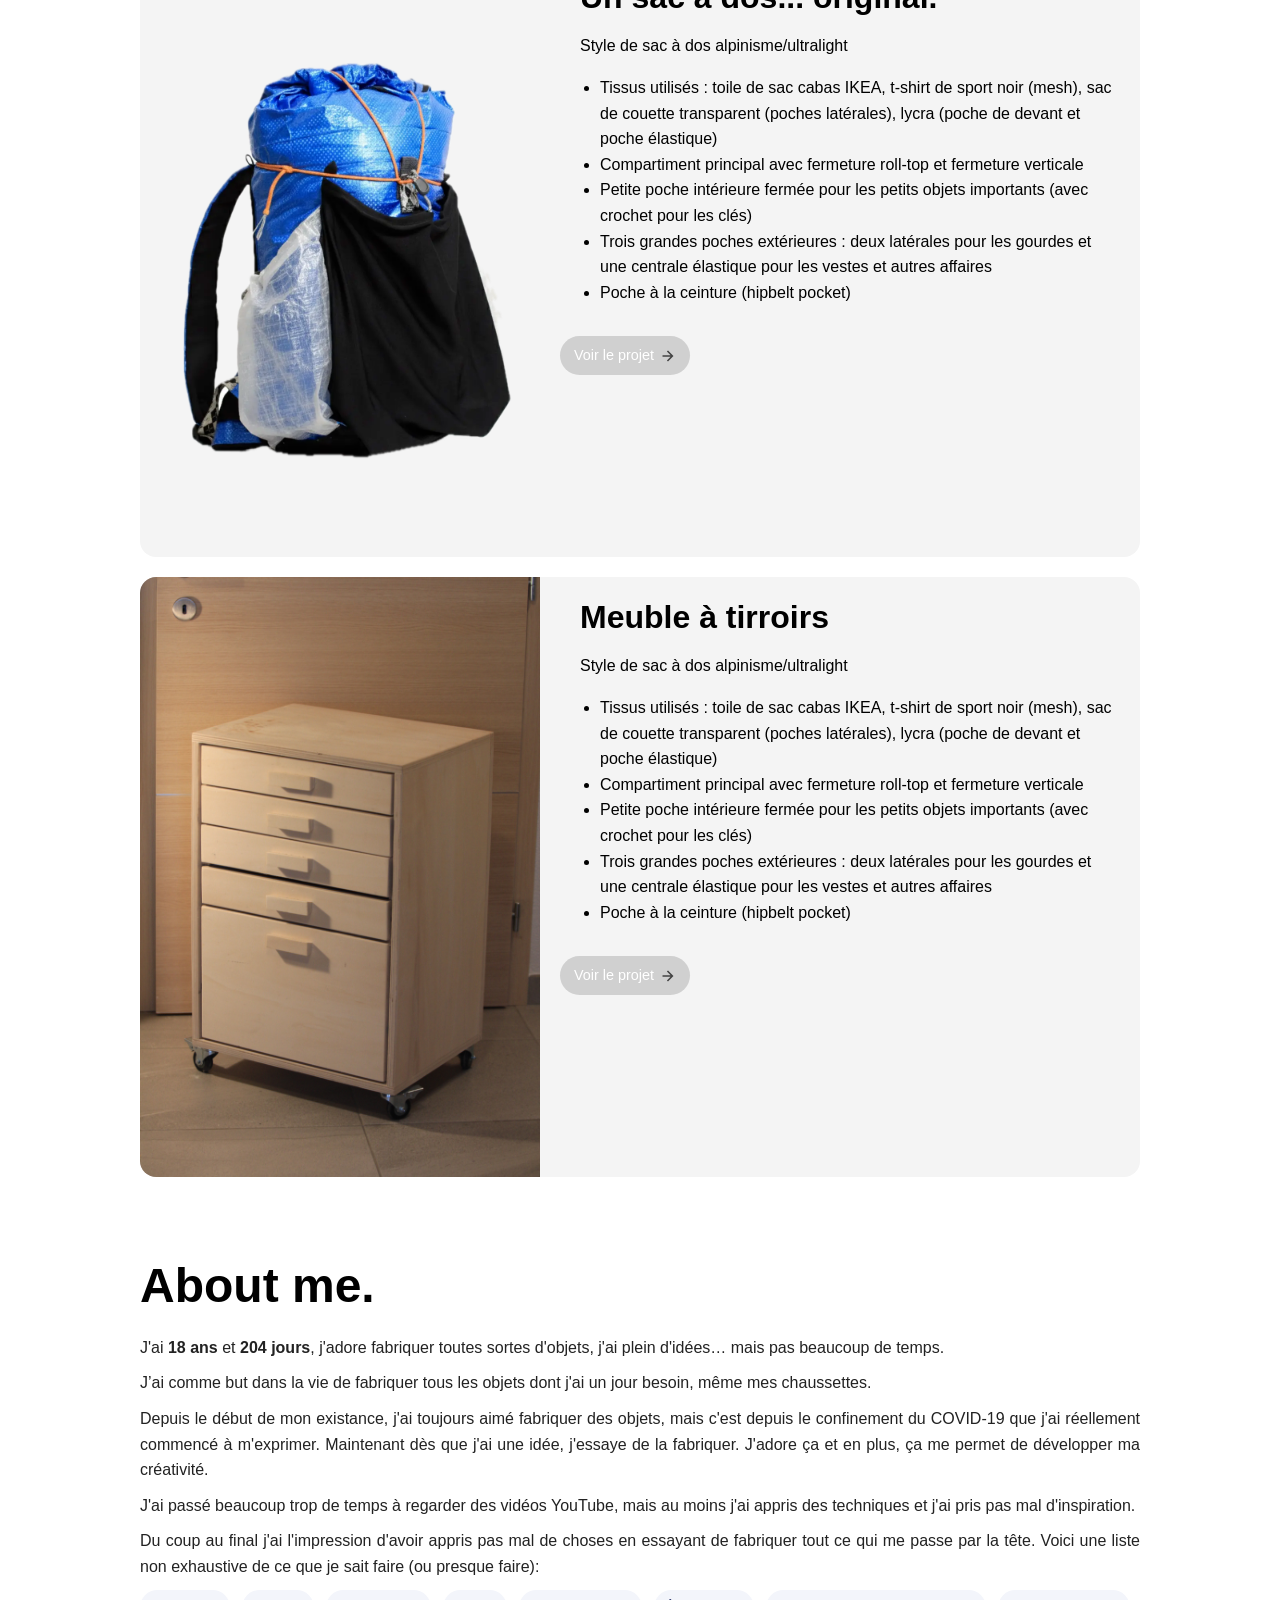
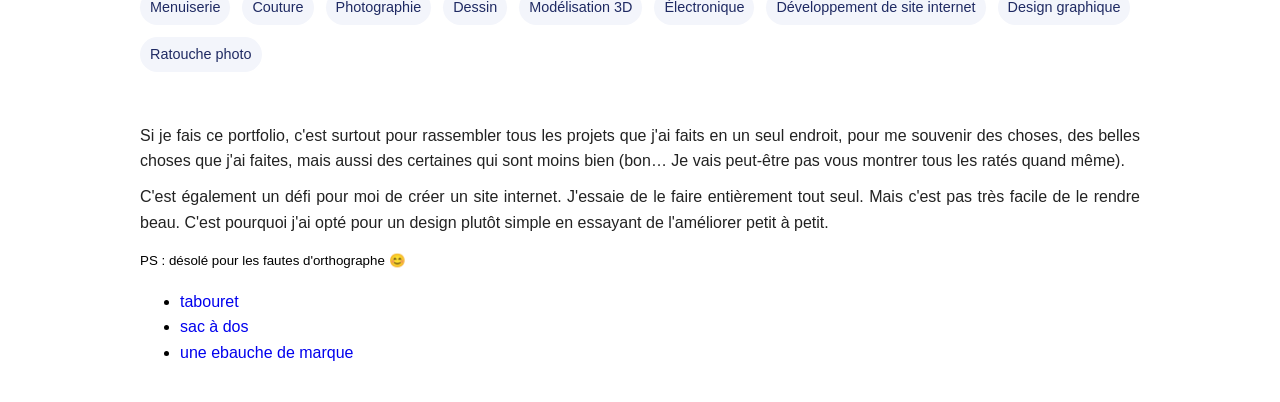
==== commit 9f95b2ad: "3d" ====
--- a/index.html
+++ b/index.html
@@ -73,7 +73,7 @@
       </div>
 
       <div class="carousel-slide" data-target="#projets">
-        <img src="4-image/photos-caroussel/sbg_sac-dos.png" alt="Sac à dos">
+        <img src="4-image/photos-caroussel/sbg_meuble-tirroir.webp" alt="Sac à dos">
         <div class="hover-bubble">Voir les projets</div>
 
       </div>
@@ -124,6 +124,22 @@
             <img src="4-image/photos-caroussel/sbg_sac-dos.png" alt="Photo du sac à dos" class="main-photo">
                 </div>
 
+                <div class="main-photo-container main-photo-container-reversed">
+            <div>
+                <h1>Meuble à tirroirs</h1>
+                <p>Style de sac à dos alpinisme/ultralight</p>
+                <ul>
+                    <li>Tissus utilisés : toile de sac cabas IKEA, t-shirt de sport noir (mesh), sac de couette transparent (poches latérales), lycra (poche de devant et poche élastique)</li>
+                    <li>Compartiment principal avec fermeture roll-top et fermeture verticale</li>
+                    <li>Petite poche intérieure fermée pour les petits objets importants (avec crochet pour les clés)</li>
+                    <li>Trois grandes poches extérieures : deux latérales pour les gourdes et une centrale élastique pour les vestes et autres affaires</li>
+                    <li>Poche à la ceinture (hipbelt pocket)</li>
+                </ul>
+                <a href="1-html/projet-meuble-tirroir.html" class="project-button">Voir le projet <img src="4-image/icone/arrow_forward.svg" alt=""></a>
+            </div>
+            <img src="4-image/photos-meuble-tirroirs/1.JPG" alt="Photo du meuble à tirroirs" class="main-photo">
+                </div>
+
             <section class="about">
                 <br><br>
                     <h1>About me.</h1>
--- a/2-css/style.css
+++ b/2-css/style.css
@@ -286,6 +286,7 @@
 .lightbox-img {
   max-width: 90%;
   max-height: 90%;
+  border-radius: 20px;
 
 }
 
@@ -467,4 +468,59 @@
   }
 }
 
-
+/* On s'assure que le site n'a pas de marges bizarres */
+body, html {
+  margin: 0;
+  padding: 0;
+  font-family: 'Inter', sans-serif; /* Très Apple */
+}
+
+/* La zone de scroll : plus 'height' est grand, plus le scroll est long */
+.scroll-section {
+  position: relative;
+  height: 120vh; /* 4 fois la hauteur de l'écran */
+  background-color: #ffffff;
+}
+
+/* Le container qui reste fixe */
+.sticky-container {
+  position: sticky;
+  top: 0;
+  width: 100%;
+  height: 100vh; /* Prend tout l'écran */
+  overflow: hidden;
+}
+
+/* On force Spline à remplir tout le container */
+spline-viewer {
+  width: 100% !important;
+  height: 100% !important;
+}
+
+.content {
+  position: relative;
+  z-index: 2; /* Pour passer devant le tabouret */
+  pointer-events: none; /* TRÈS IMPORTANT : permet de continuer à scroller même si la souris est sur le texte */
+}
+
+.step {
+  height: 100vh; /* Chaque bloc de texte prend toute la hauteur de l'écran */
+  display: flex;
+  flex-direction: column;
+  justify-content: center; /* Centre le texte verticalement */
+  align-items: center; /* Centre le texte horizontalement */
+  text-align: center;
+  padding: 0 10%;
+}
+
+.step h2 {
+  font-size: 4rem;
+  font-weight: 700;
+  margin-bottom: 1rem;
+  color: #1d1d1f; /* Le noir Apple */
+}
+
+.step p {
+  font-size: 1.5rem;
+  color: #86868b; /* Le gris secondaire Apple */
+}
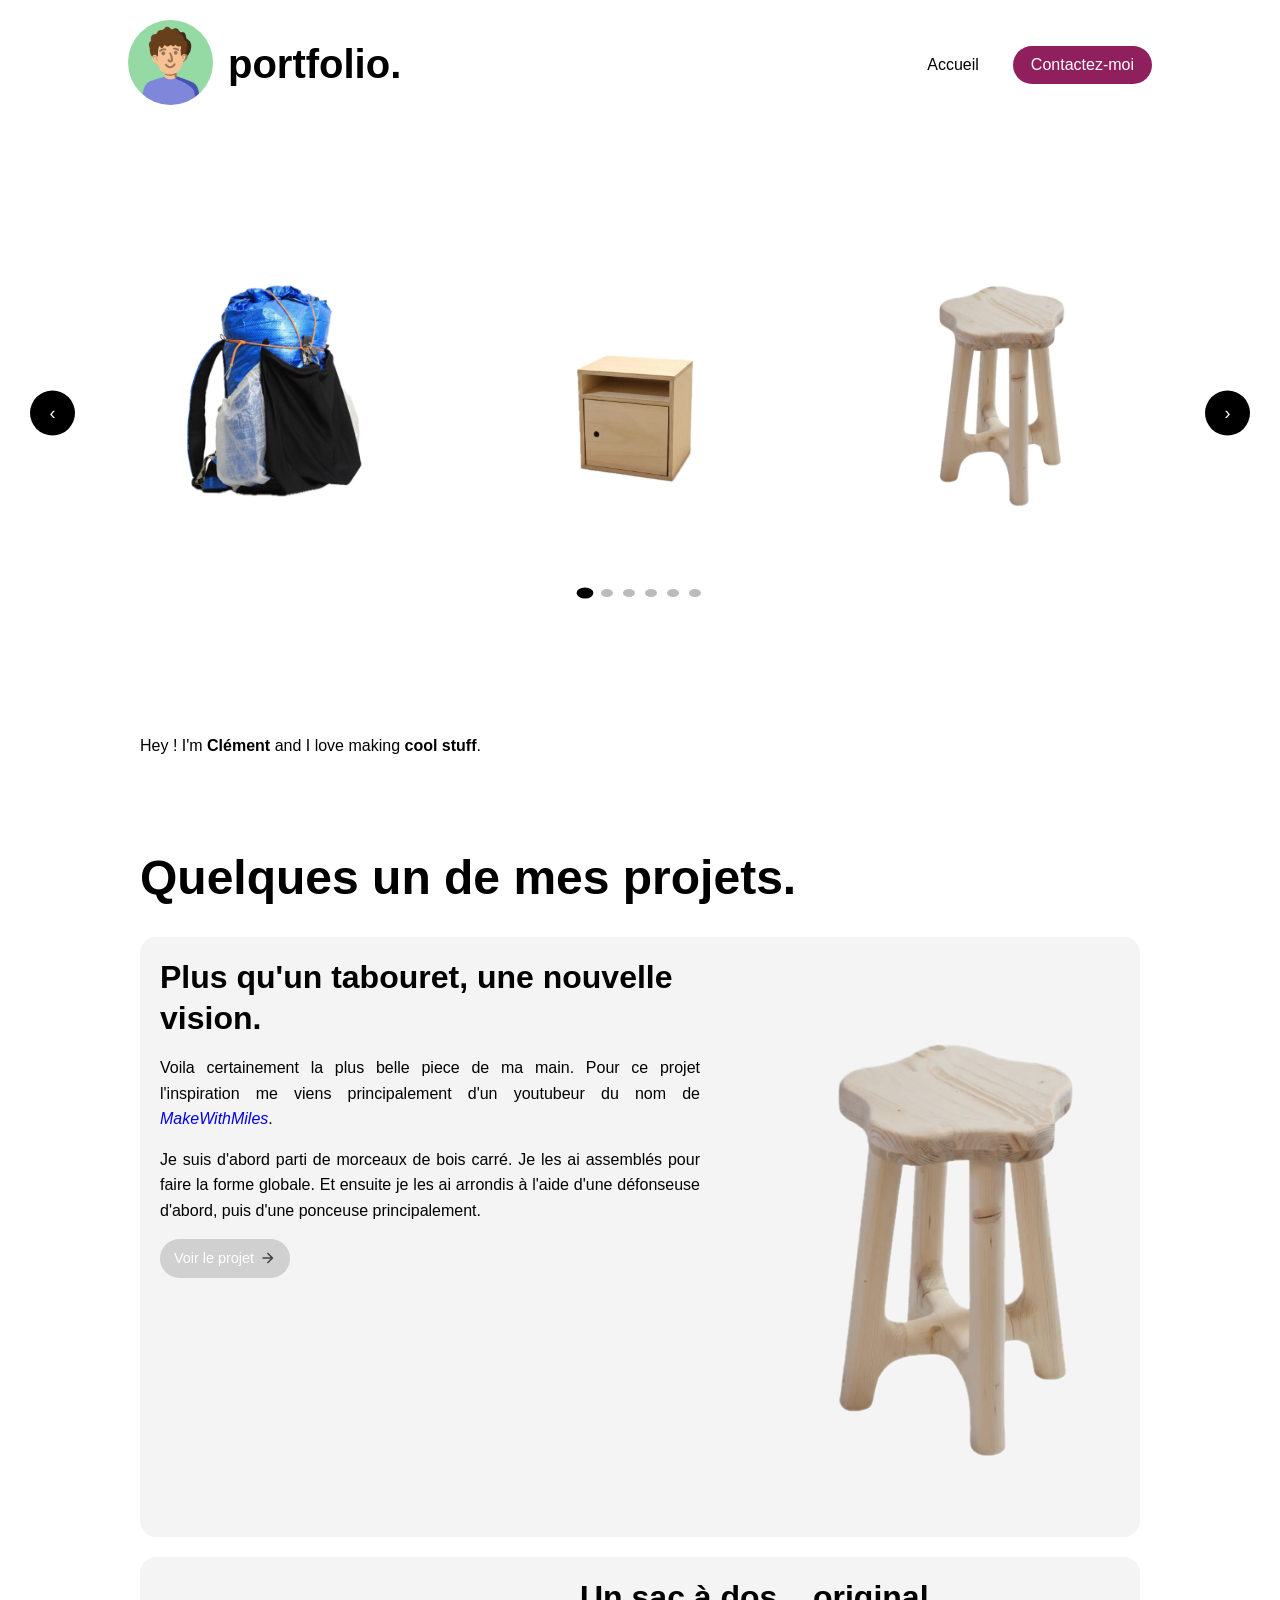
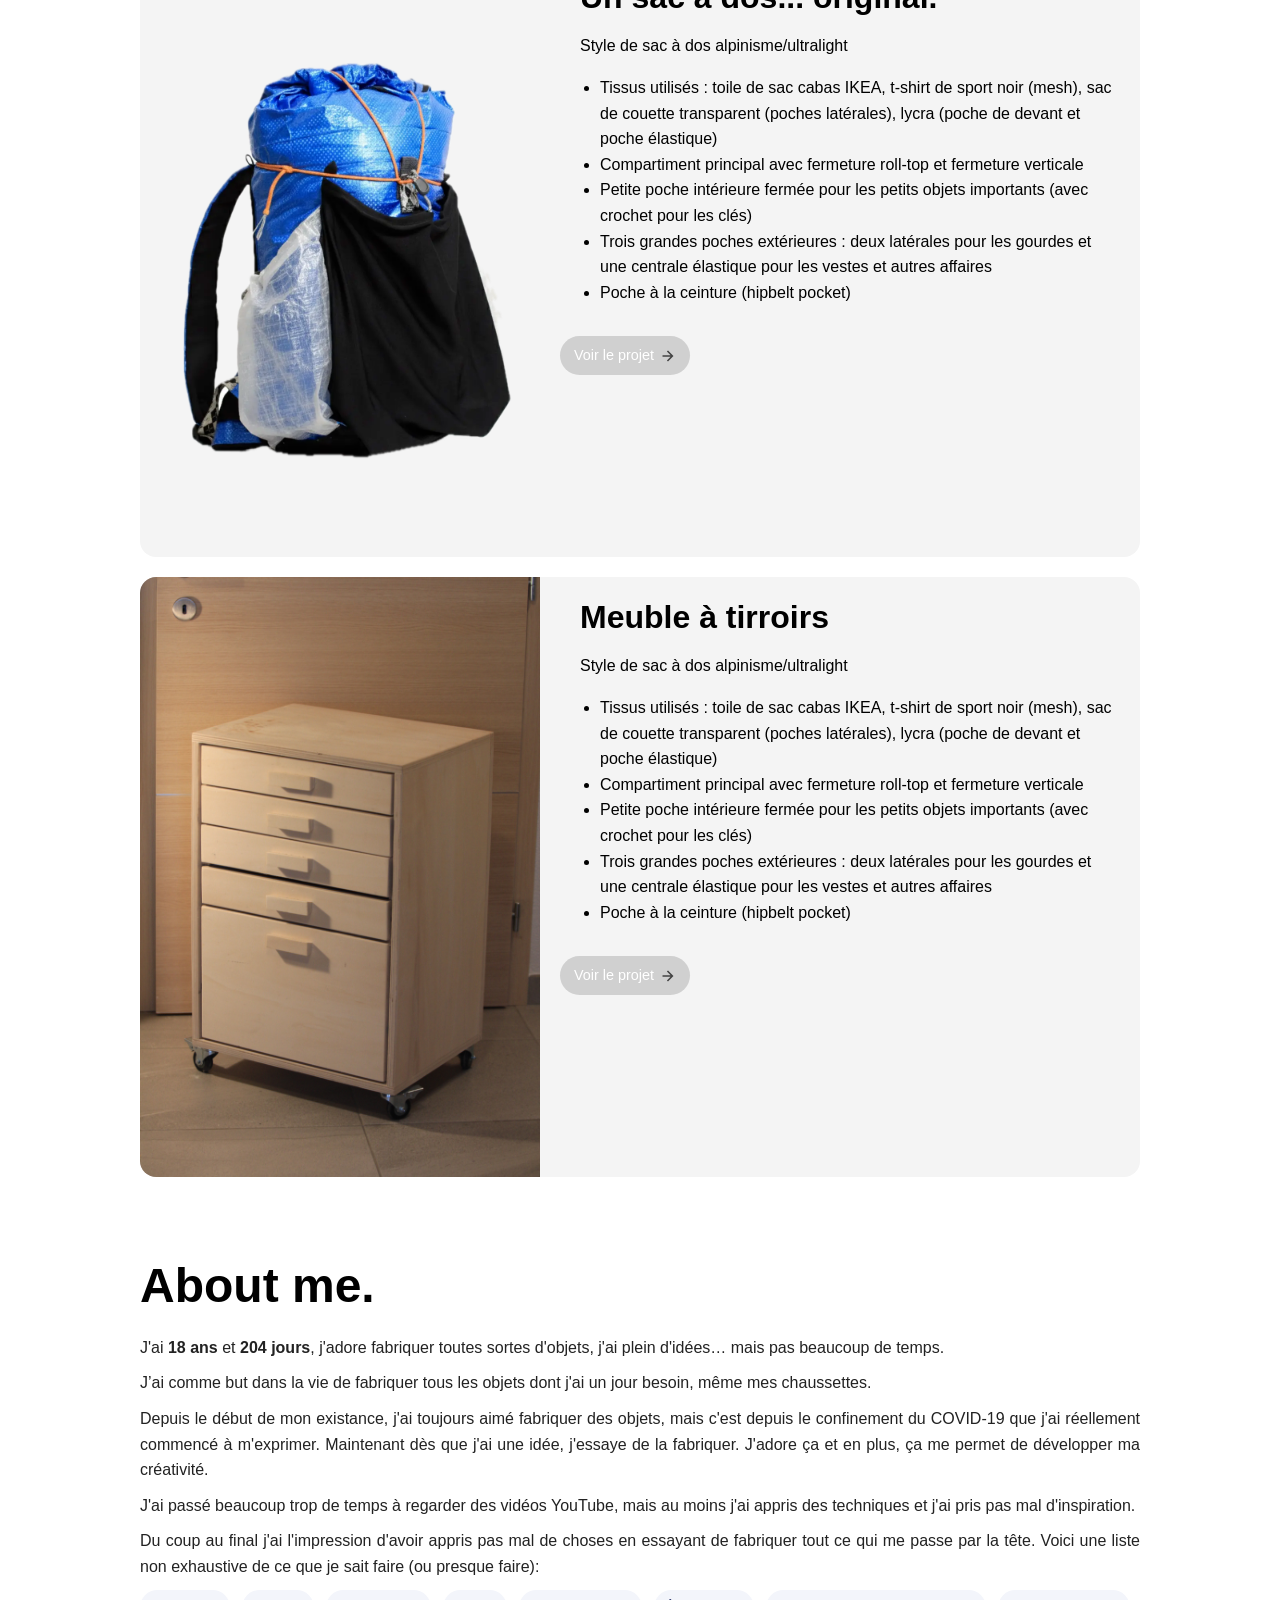
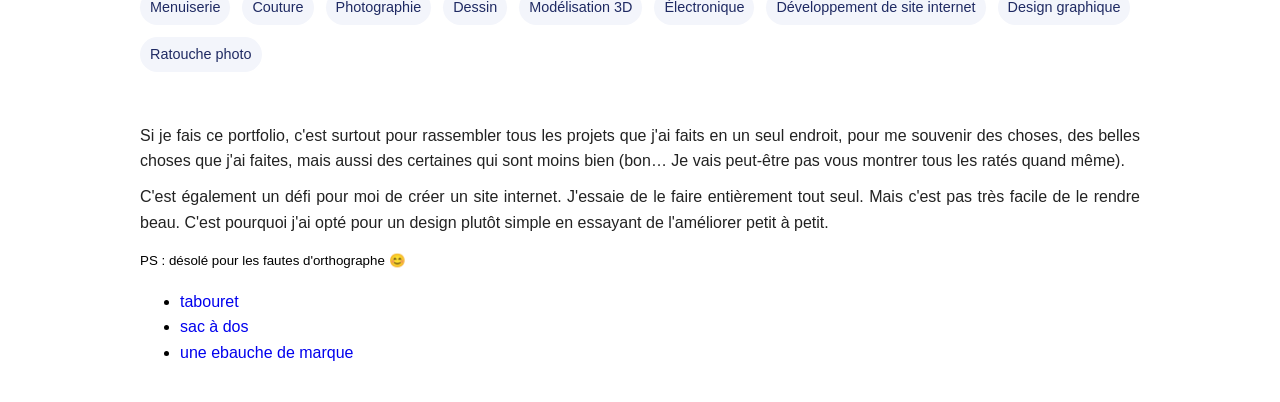
==== commit 9d14c1b2: "webp" ====
--- a/index.html
+++ b/index.html
@@ -43,31 +43,31 @@
     <div class="carousel-track">
 
       <div class="carousel-slide" data-target="#projets">
-        <img src="4-image/photos-caroussel/sbg_sac-dos.png" alt="Sac à dos">
+        <img src="4-image/photos-caroussel/sbg_sac-dos.webp" alt="Sac à dos">
         <div class="hover-bubble">Voir les projets</div>
 
       </div>
 
       <div class="carousel-slide" data-target="#projets">
-        <img src="4-image/photos-caroussel/sbg_table-basse.png" alt="Table">
+        <img src="4-image/photos-caroussel/sbg_table-basse.webp" alt="Table">
         <div class="hover-bubble">Voir les projets</div>
 
       </div>
 
       <div class="carousel-slide" data-target="#projets">
-        <img src="4-image/photos-caroussel/sbg_tabouret-vrai.png" alt="Tabouret">
+        <img src="4-image/photos-caroussel/sbg_tabouret-vrai.webp" alt="Tabouret">
         <div class="hover-bubble">Voir les projets</div>
 
       </div>
 
       <div class="carousel-slide" data-target="#projets">
-        <img src="4-image/photos-caroussel/sbg_tabouret-faux.png" alt="Tabouret">
+        <img src="4-image/photos-caroussel/sbg_tabouret-faux.webp" alt="Tabouret">
         <div class="hover-bubble">Voir les projets</div>
 
       </div>
 
       <div class="carousel-slide" data-target="#projets">
-        <img src="4-image/photos-caroussel/sbg_socle-magsafe.png" alt="socle">
+        <img src="4-image/photos-caroussel/sbg_socle-magsafe.webp" alt="socle">
         <div class="hover-bubble">Voir les projets</div>
 
       </div>
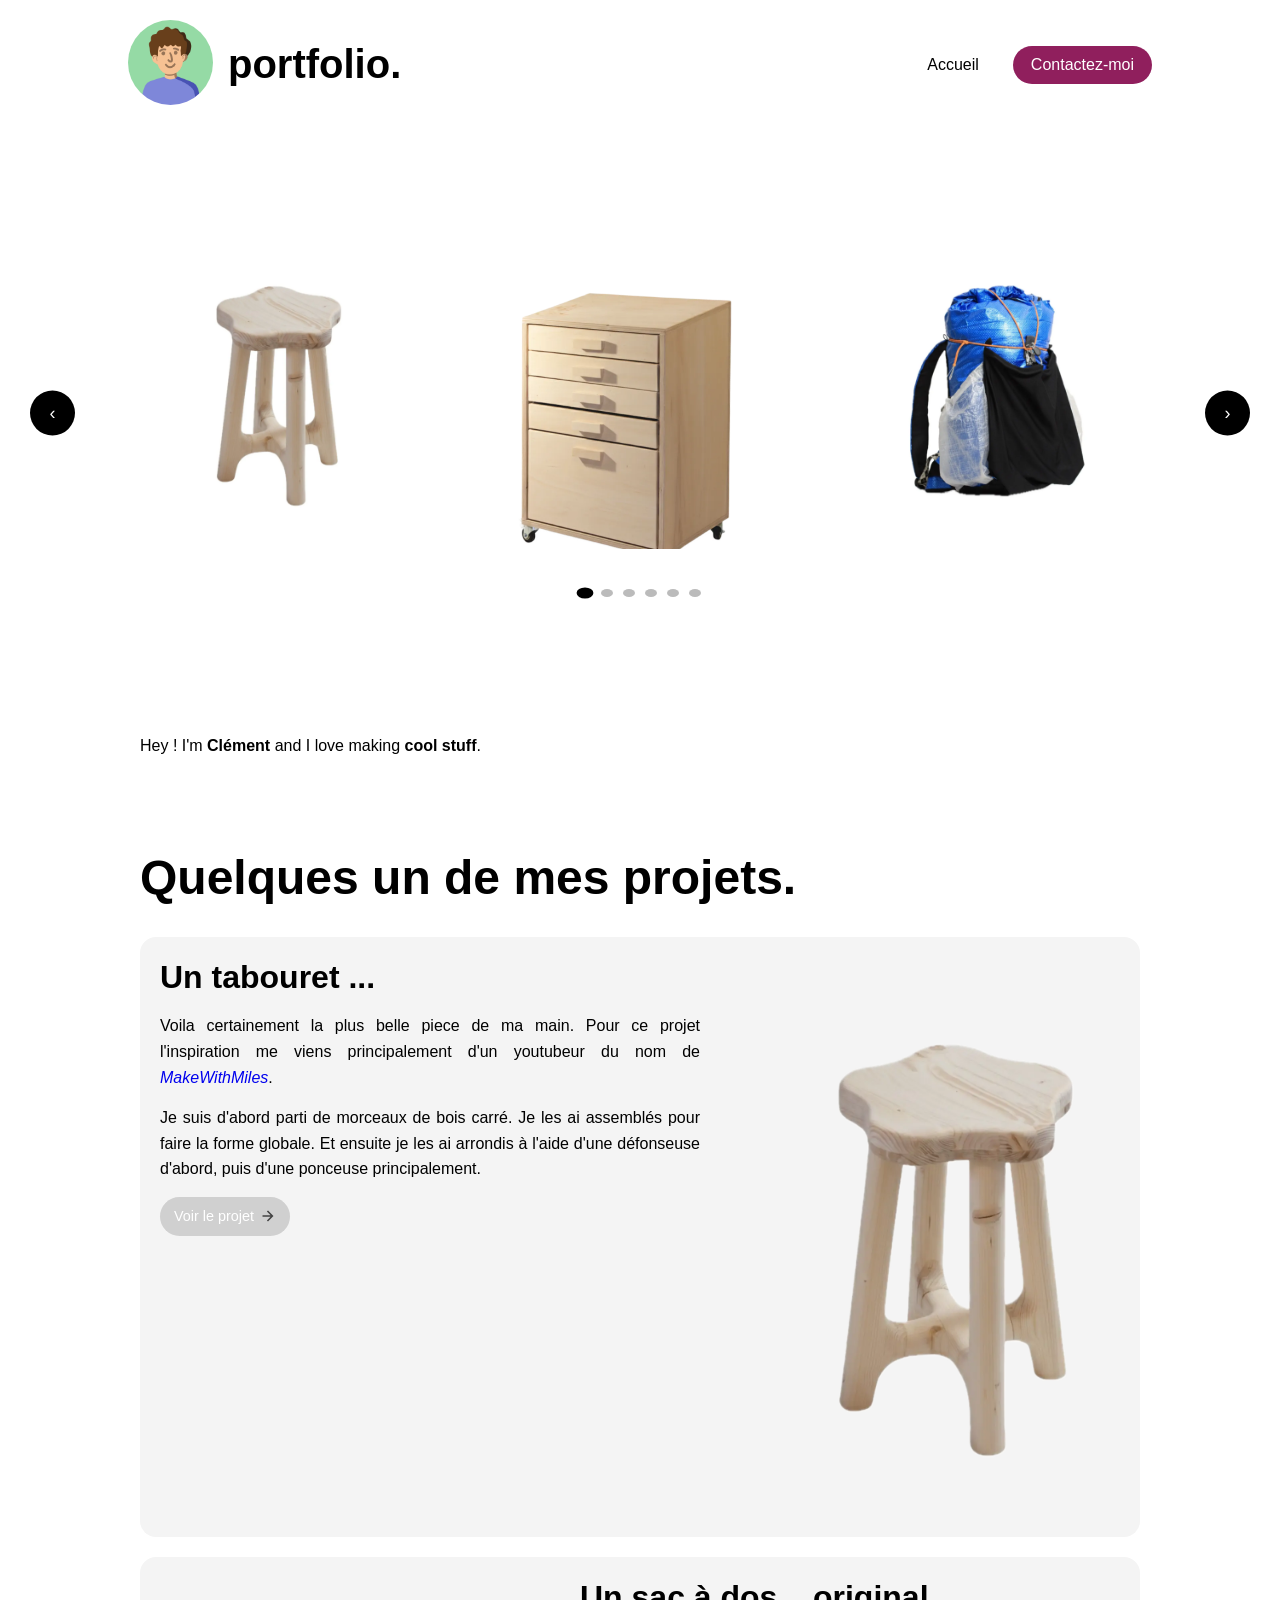
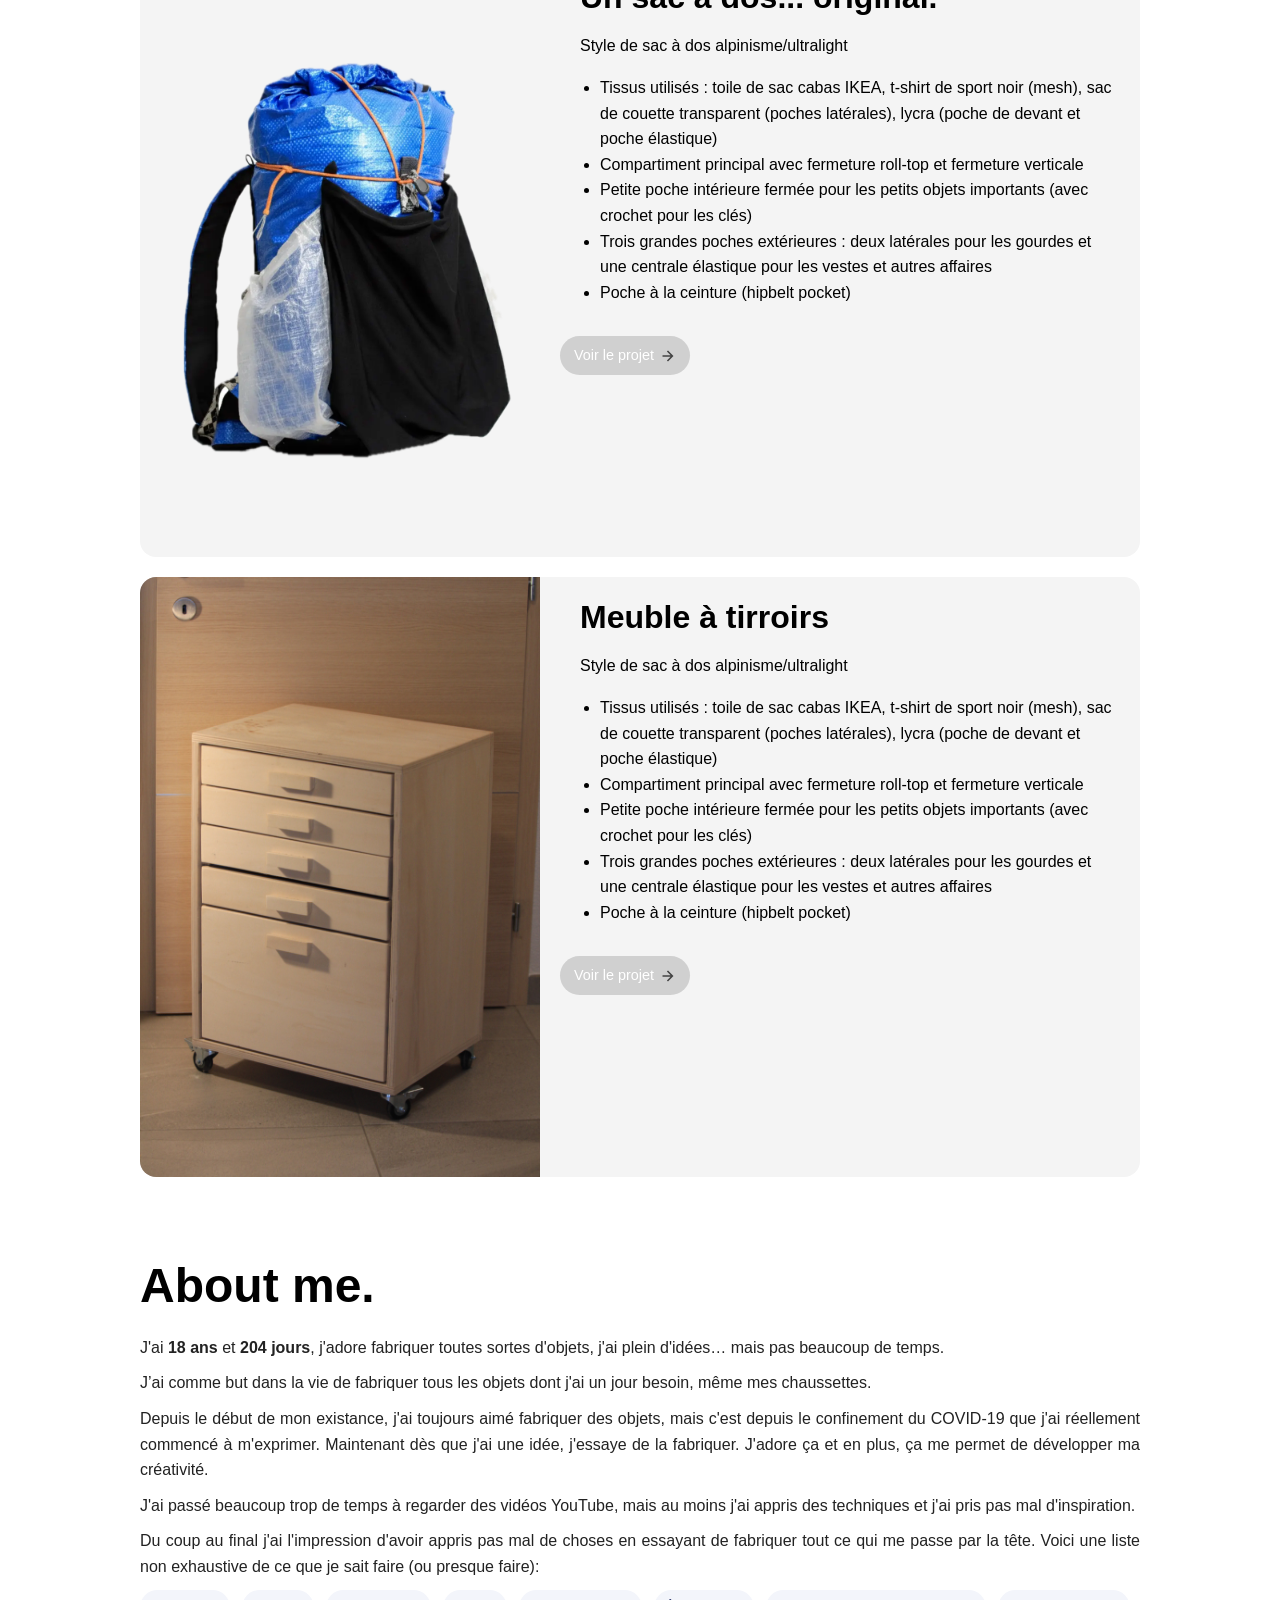
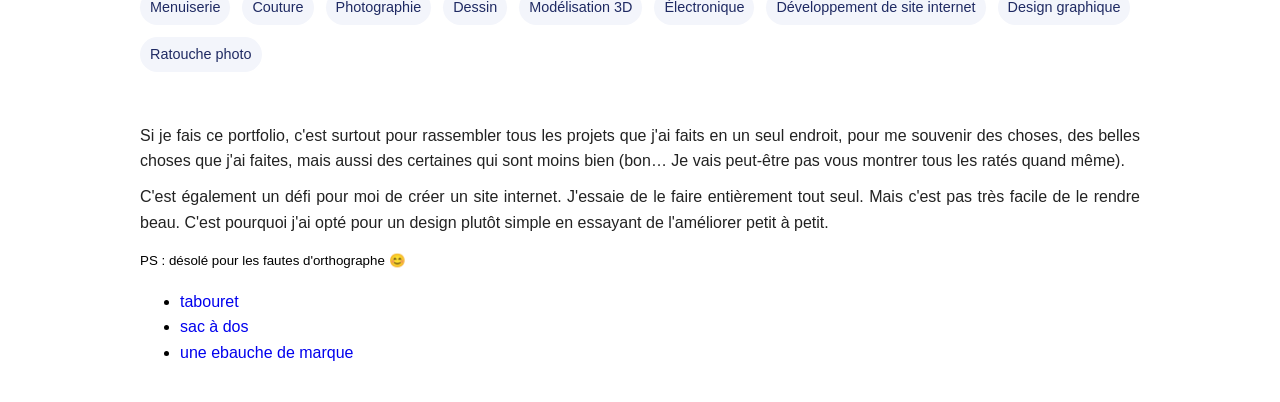
==== commit 358dfe70: "modif bayrou" ====
--- a/index.html
+++ b/index.html
@@ -43,37 +43,37 @@
     <div class="carousel-track">
 
       <div class="carousel-slide" data-target="#projets">
+        <img src="4-image/photos-caroussel/sbg_tabouret-vrai.webp" alt="Tabouret">
+        <div class="hover-bubble">Voir les projets</div>
+
+      </div>
+
+      <div class="carousel-slide" data-target="#projets">
+        <img src="4-image/photos-caroussel/sbg_meuble-tirroir.webp" alt="Meuble à tiroirs">
+        <div class="hover-bubble">Voir les projets</div>
+
+      </div>
+
+      <div class="carousel-slide" data-target="#projets">
         <img src="4-image/photos-caroussel/sbg_sac-dos.webp" alt="Sac à dos">
         <div class="hover-bubble">Voir les projets</div>
 
       </div>
 
       <div class="carousel-slide" data-target="#projets">
-        <img src="4-image/photos-caroussel/sbg_table-basse.webp" alt="Table">
+        <img src="4-image/photos-caroussel/sbg_socle-magsafe.webp" alt="Socle MagSafe">
         <div class="hover-bubble">Voir les projets</div>
 
       </div>
 
       <div class="carousel-slide" data-target="#projets">
-        <img src="4-image/photos-caroussel/sbg_tabouret-vrai.webp" alt="Tabouret">
+        <img src="4-image/photos-caroussel/sbg_table-basse.webp" alt="Table basse">
         <div class="hover-bubble">Voir les projets</div>
 
       </div>
 
       <div class="carousel-slide" data-target="#projets">
         <img src="4-image/photos-caroussel/sbg_tabouret-faux.webp" alt="Tabouret">
-        <div class="hover-bubble">Voir les projets</div>
-
-      </div>
-
-      <div class="carousel-slide" data-target="#projets">
-        <img src="4-image/photos-caroussel/sbg_socle-magsafe.webp" alt="socle">
-        <div class="hover-bubble">Voir les projets</div>
-
-      </div>
-
-      <div class="carousel-slide" data-target="#projets">
-        <img src="4-image/photos-caroussel/sbg_meuble-tirroir.webp" alt="Sac à dos">
         <div class="hover-bubble">Voir les projets</div>
 
       </div>
@@ -100,7 +100,7 @@
                 </section>
                 <div class="main-photo-container">
             <div>
-                <h1>Plus qu'un tabouret, une nouvelle vision.</h1>
+                <h1>Un tabouret ...</h1>
                 <p>Voila certainement la plus belle piece de ma main. Pour ce projet l'inspiration me viens principalement d'un youtubeur du nom de <em><a href="https://www.youtube.com/@MakeWithMiles">MakeWithMiles</a></em>.</p>
                 <p>Je suis d'abord parti de morceaux de bois carré. Je les ai assemblés pour faire la forme globale. Et ensuite je les ai arrondis à l'aide d'une défonseuse d'abord, puis d'une ponceuse principalement.</p>
                 <a href="1-html/projet-stool.html" class="project-button">Voir le projet <img src="4-image/icone/arrow_forward.svg" alt=""></a>
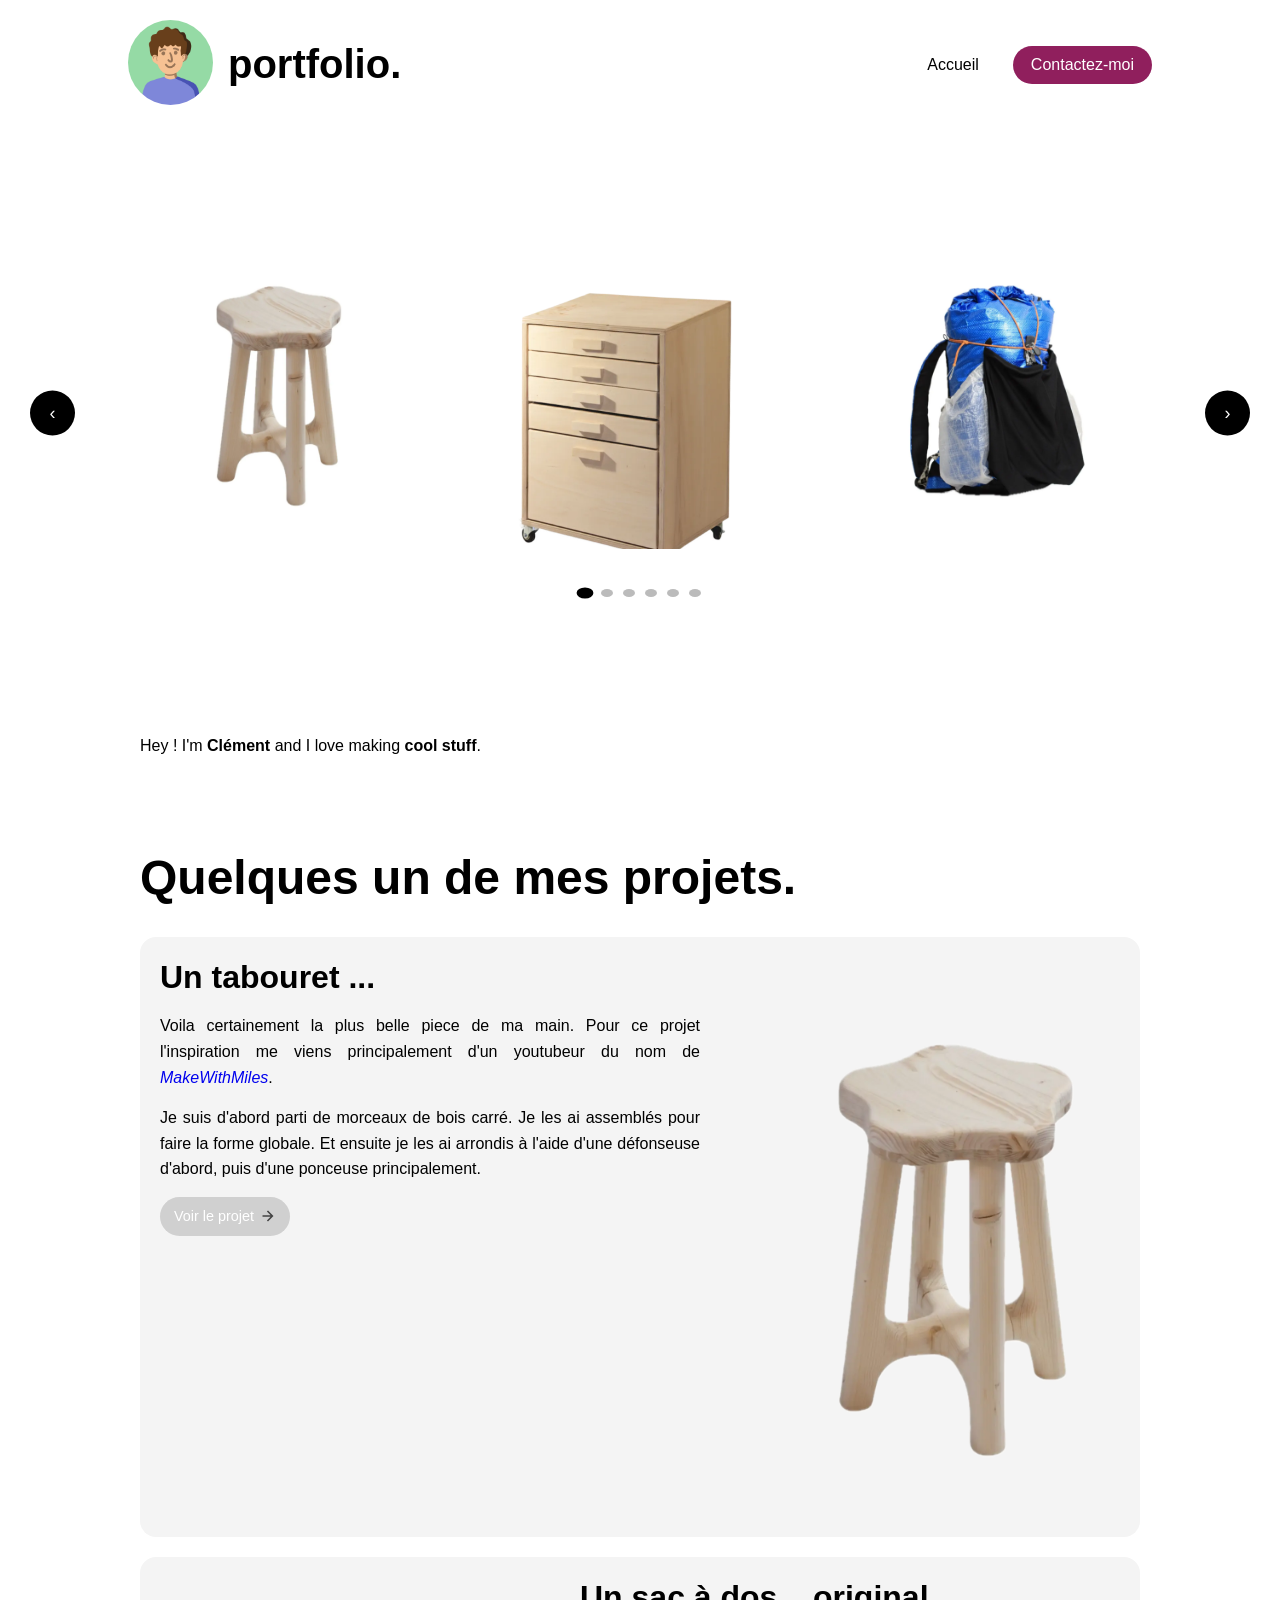
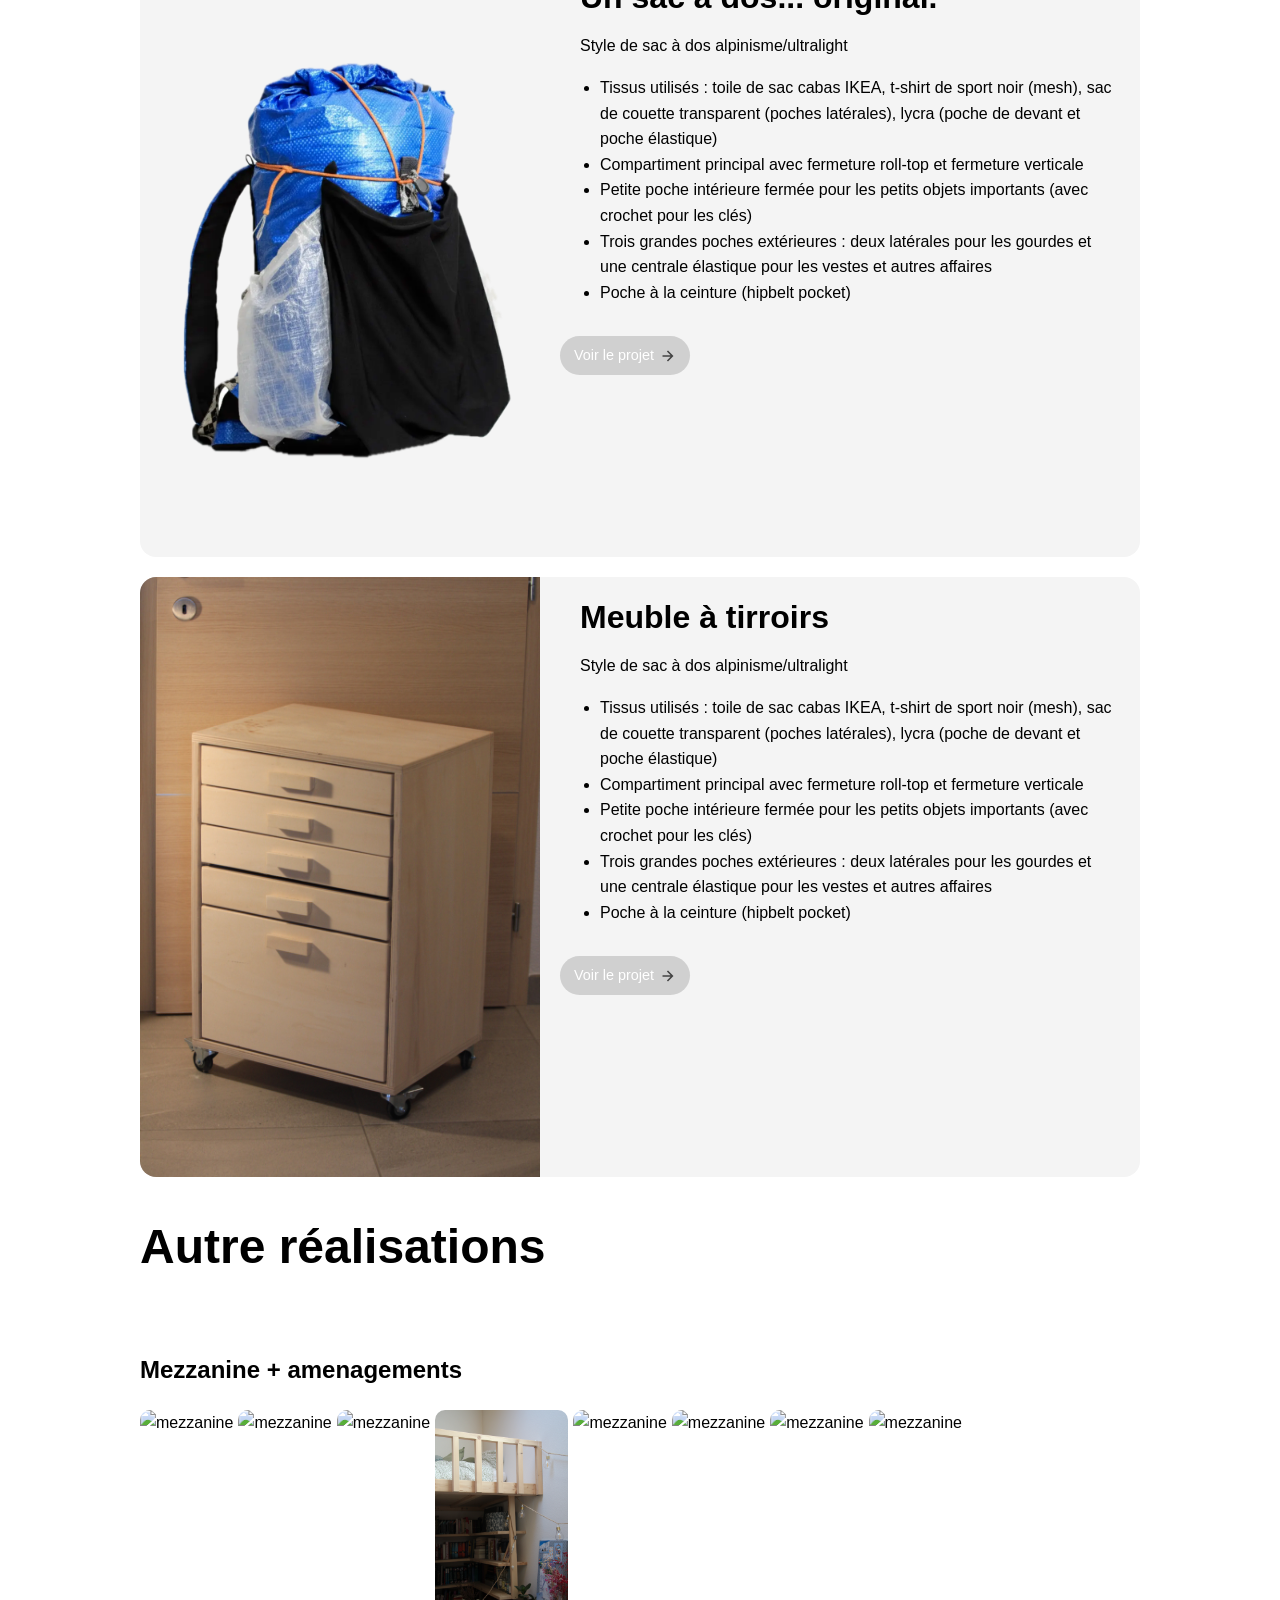
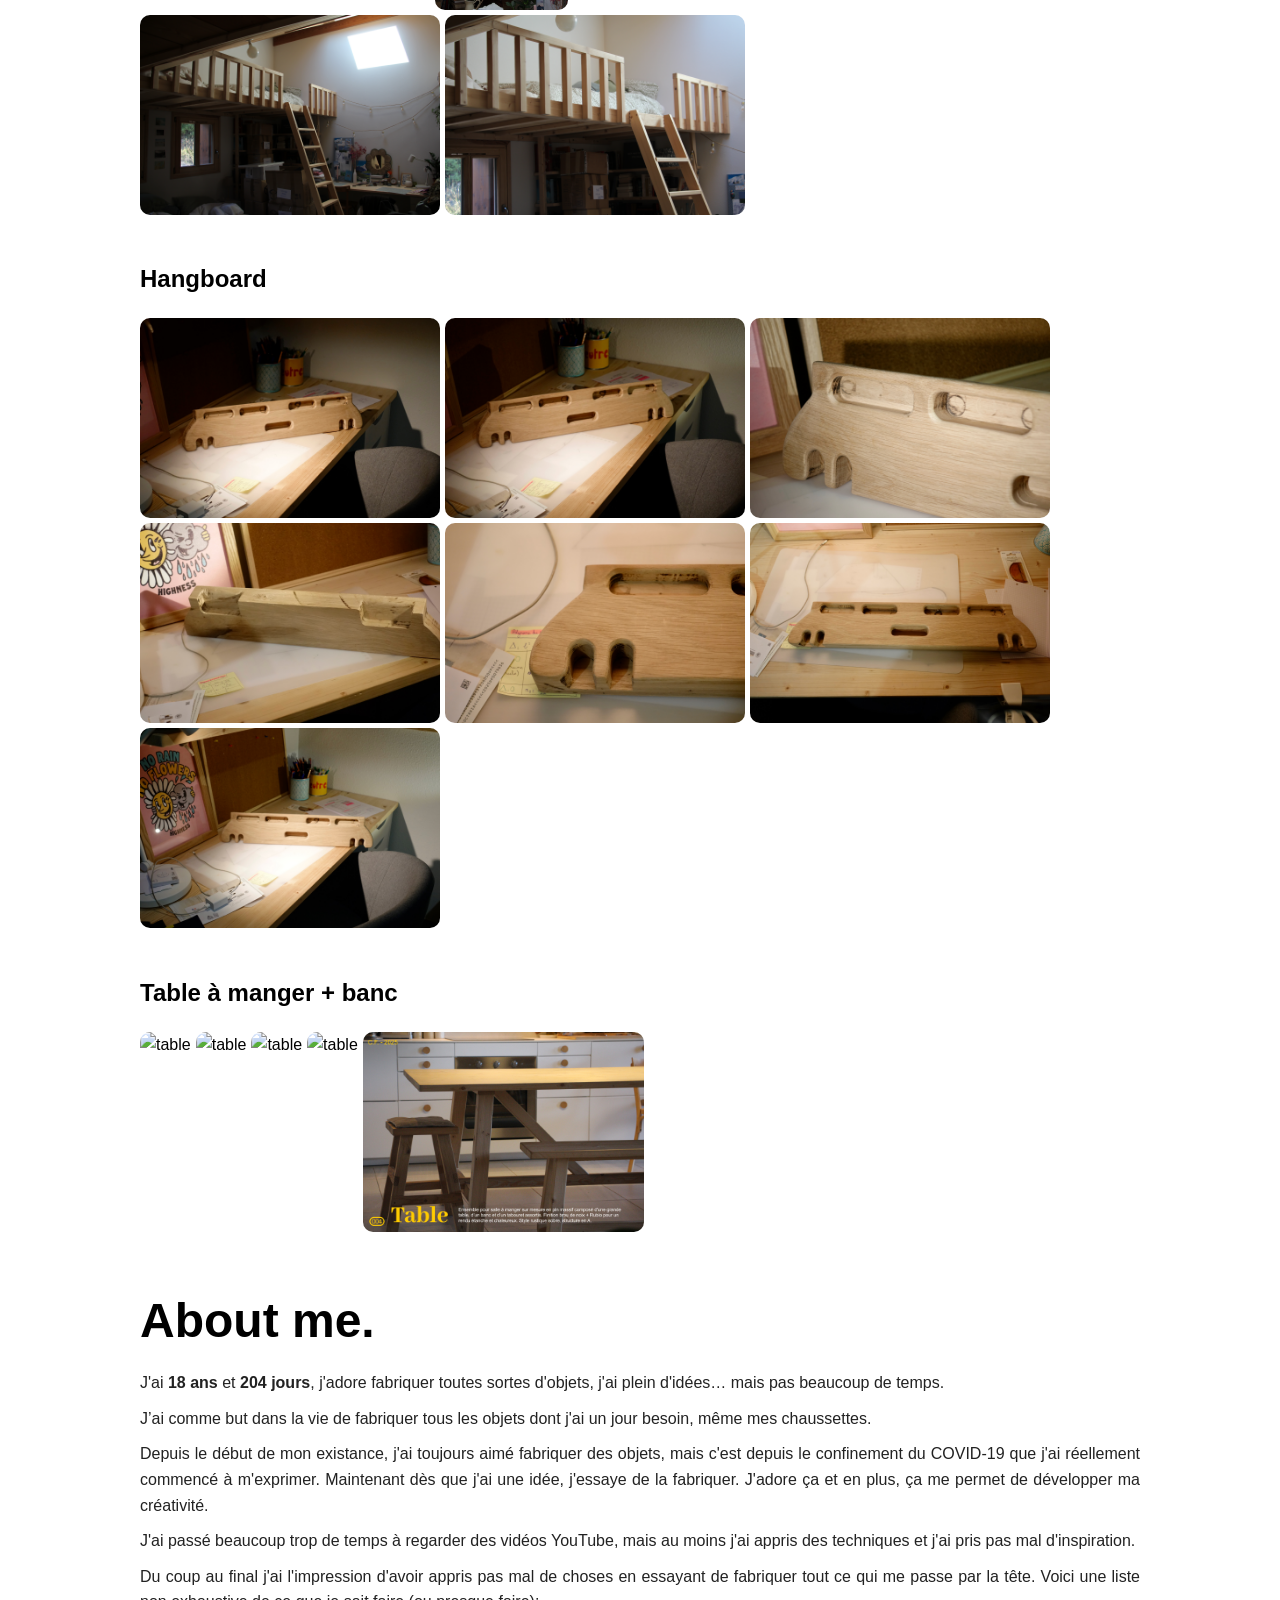
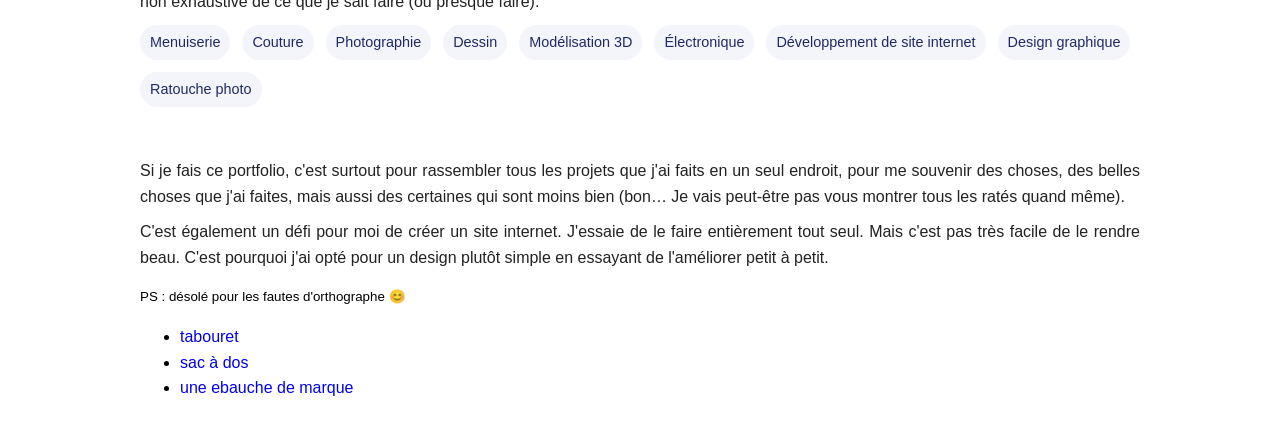
==== commit 7394e709: "ajout photot" ====
--- a/index.html
+++ b/index.html
@@ -139,6 +139,44 @@
             </div>
             <img src="4-image/photos-meuble-tirroirs/1.JPG" alt="Photo du meuble à tirroirs" class="main-photo">
                 </div>
+
+            <h1>Autre réalisations</h1>
+            <br>
+            <h2>Mezzanine + amenagements</h2>
+
+            <div class="gallery" id="gallery">
+          <img src="4-image/photo-autres-projets/Mezzanine00001.JPG" alt="mezzanine" class="photo">
+        <img src="4-image/photo-autres-projets/Mezzanine00002.JPG" alt="mezzanine" class="photo">
+        <img src="4-image/photo-autres-projets/Mezzanine00003.JPG" alt="mezzanine" class="photo">
+        <img src="4-image/photo-autres-projets/Mezzanine00004.JPG" alt="mezzanine" class="photo">
+        <img src="4-image/photo-autres-projets/Mezzanine00005.JPG" alt="mezzanine" class="photo">
+        <img src="4-image/photo-autres-projets/Mezzanine00006.JPG" alt="mezzanine" class="photo">
+        <img src="4-image/photo-autres-projets/Mezzanine00007.JPG" alt="mezzanine" class="photo">
+        <img src="4-image/photo-autres-projets/Mezzanine00008.JPG" alt="mezzanine" class="photo">
+        <img src="4-image/photo-autres-projets/Mezzanine00009.JPG" alt="mezzanine" class="photo">
+        <img src="4-image/photo-autres-projets/Mezzanine00010.JPG" alt="mezzanine" class="photo">
+    </div>
+        <br>
+            <h2>Hangboard</h2>
+
+         <div class="gallery" id="gallery">
+          <img src="4-image/photo-autres-projets/hangboard00001.jpeg" alt="hangboard" class="photo">
+        <img src="4-image/photo-autres-projets/hangboard00002.jpeg" alt="hangboard" class="photo">
+        <img src="4-image/photo-autres-projets/hangboard00003.jpeg" alt="hangboard" class="photo">
+        <img src="4-image/photo-autres-projets/hangboard00004.jpeg" alt="hangboard" class="photo">
+        <img src="4-image/photo-autres-projets/hangboard00005.jpeg" alt="hangboard" class="photo">
+        <img src="4-image/photo-autres-projets/hangboard00006.jpeg" alt="hangboard" class="photo">
+        <img src="4-image/photo-autres-projets/hangboard00007.jpeg" alt="hangboard" class="photo">
+    </div>
+<br>
+        <h2>Table à manger + banc</h2>
+        <div class="gallery" id="gallery">
+          <img src="4-image/photo-autres-projets/table00001.JPG" alt="table" class="photo">
+        <img src="4-image/photo-autres-projets/table00002.JPG" alt="table" class="photo">
+        <img src="4-image/photo-autres-projets/table00003.JPG" alt="table" class="photo">
+        <img src="4-image/photo-autres-projets/table00004.JPG" alt="table" class="photo">
+        <img src="4-image/photo-autres-projets/table00006.jpg" alt="table" class="photo">
+    </div>
 
             <section class="about">
                 <br><br>
@@ -177,9 +215,19 @@
       
 
 
+    <div id="lightbox" class="lightbox">
+        <span class="close">&times;</span>
+        <img class="lightbox-img" src="" alt="">
+        <div class="nav">
+            <span class="prev">&#10094;</span>
+            <span class="next">&#10095;</span>
+        </div>
+    </div>
+
     <script src="3-js/carousel.js"></script>
     <script src="3-js/age.js"></script>
     <script src="3-js/contact.js"></script>
+    <script src="3-js/script.js"></script>
         
     </body>
 </html>
